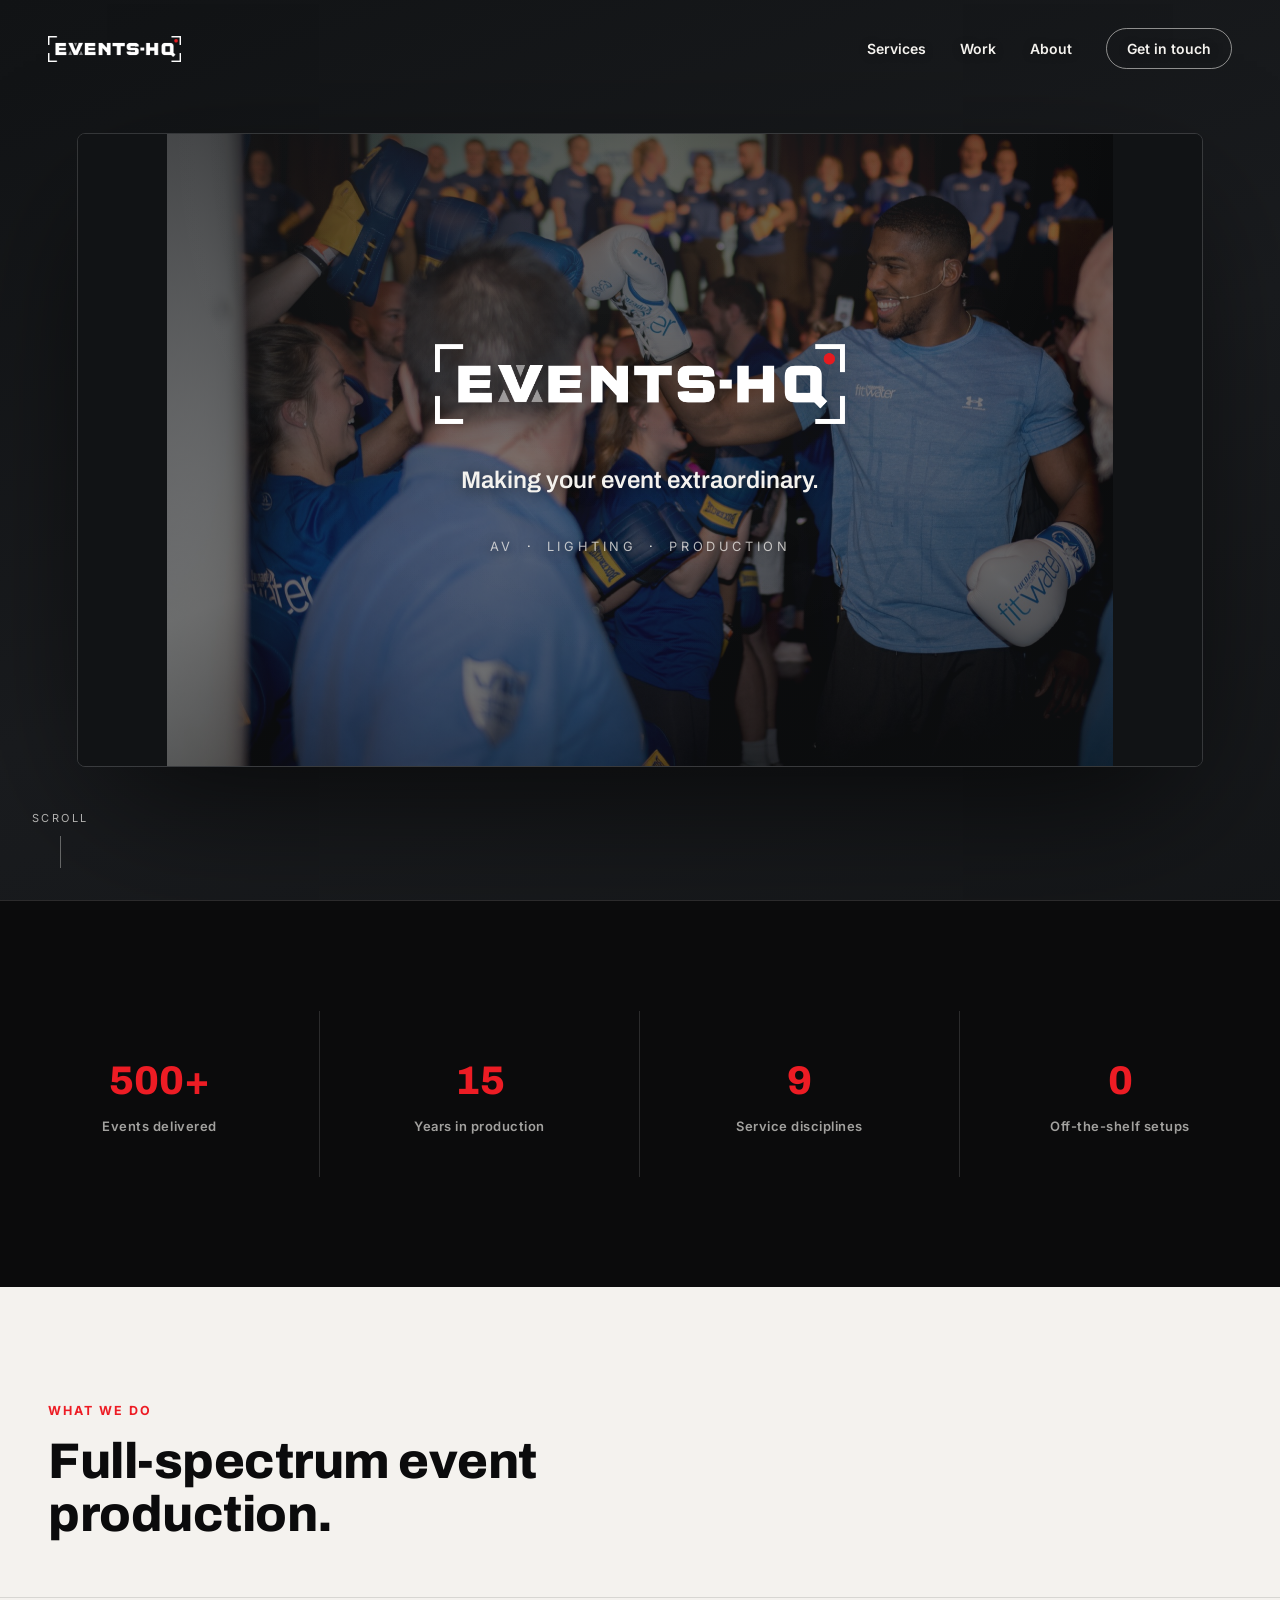
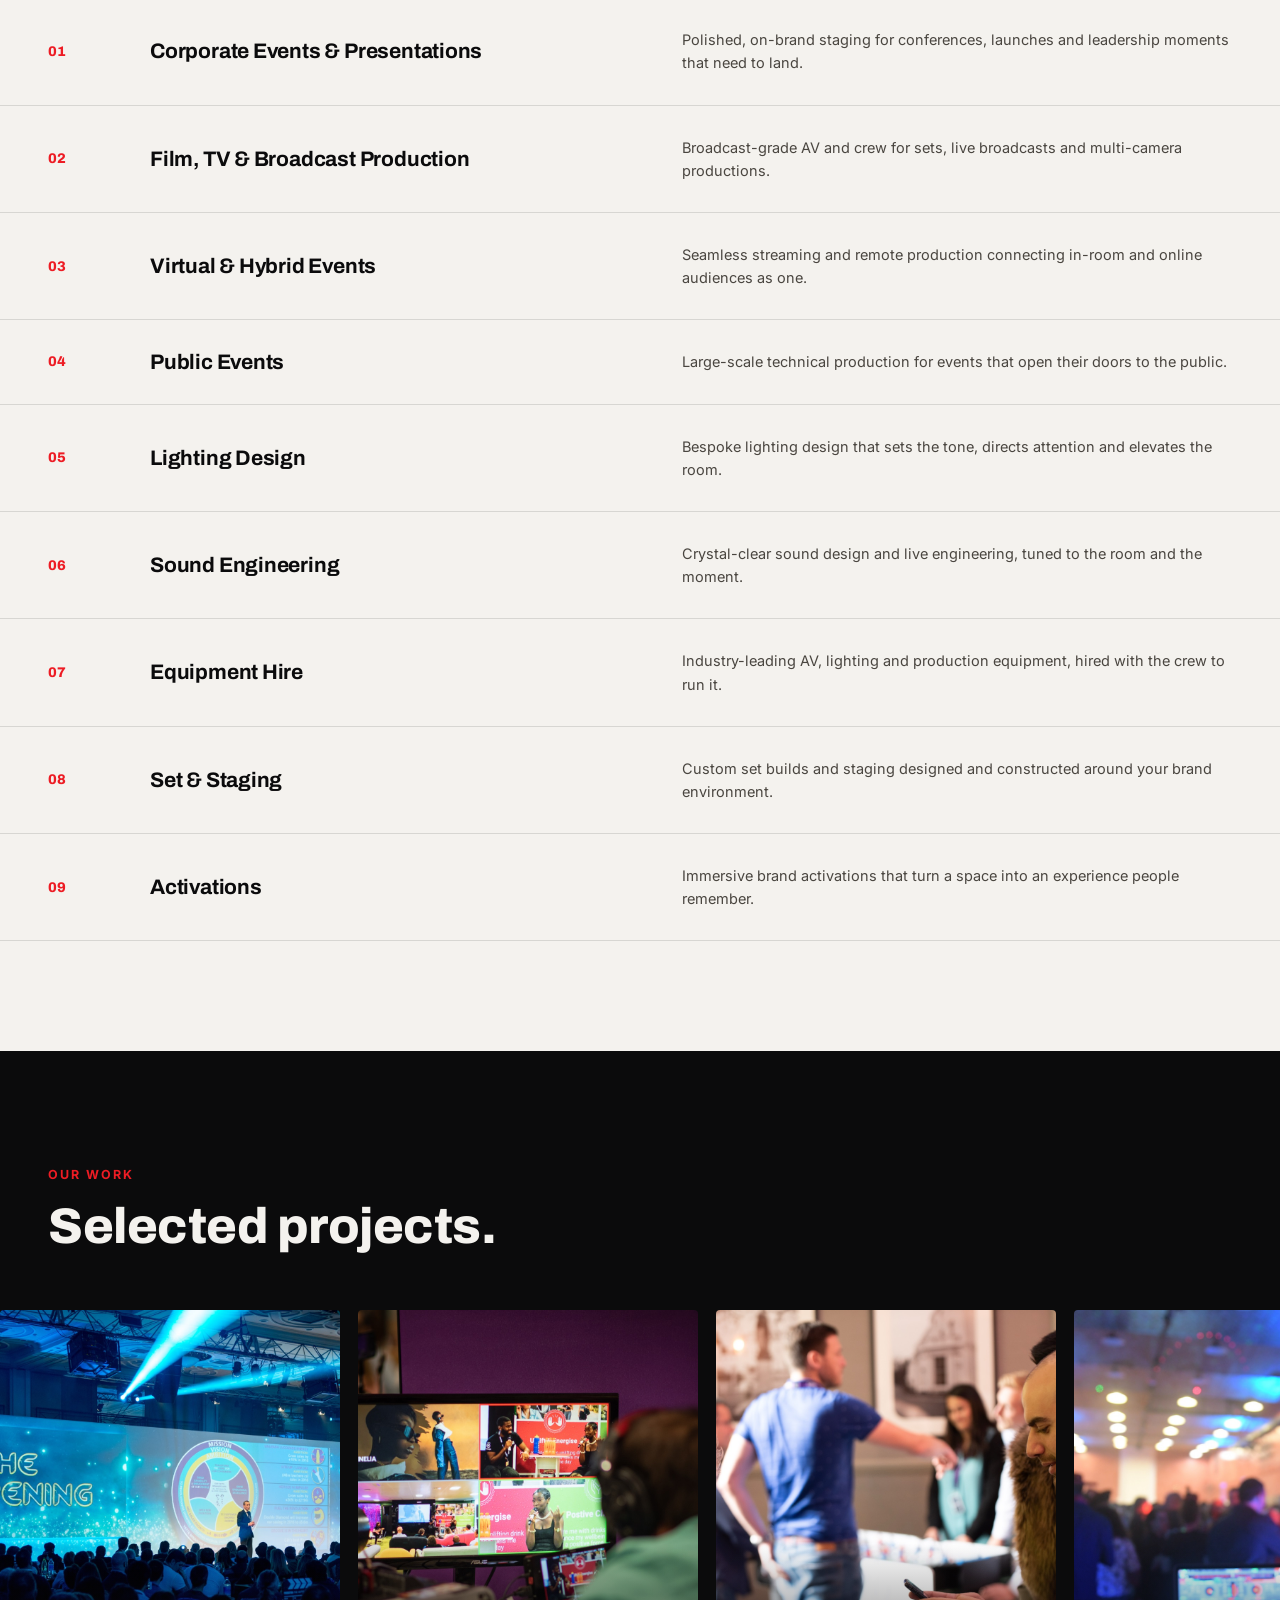
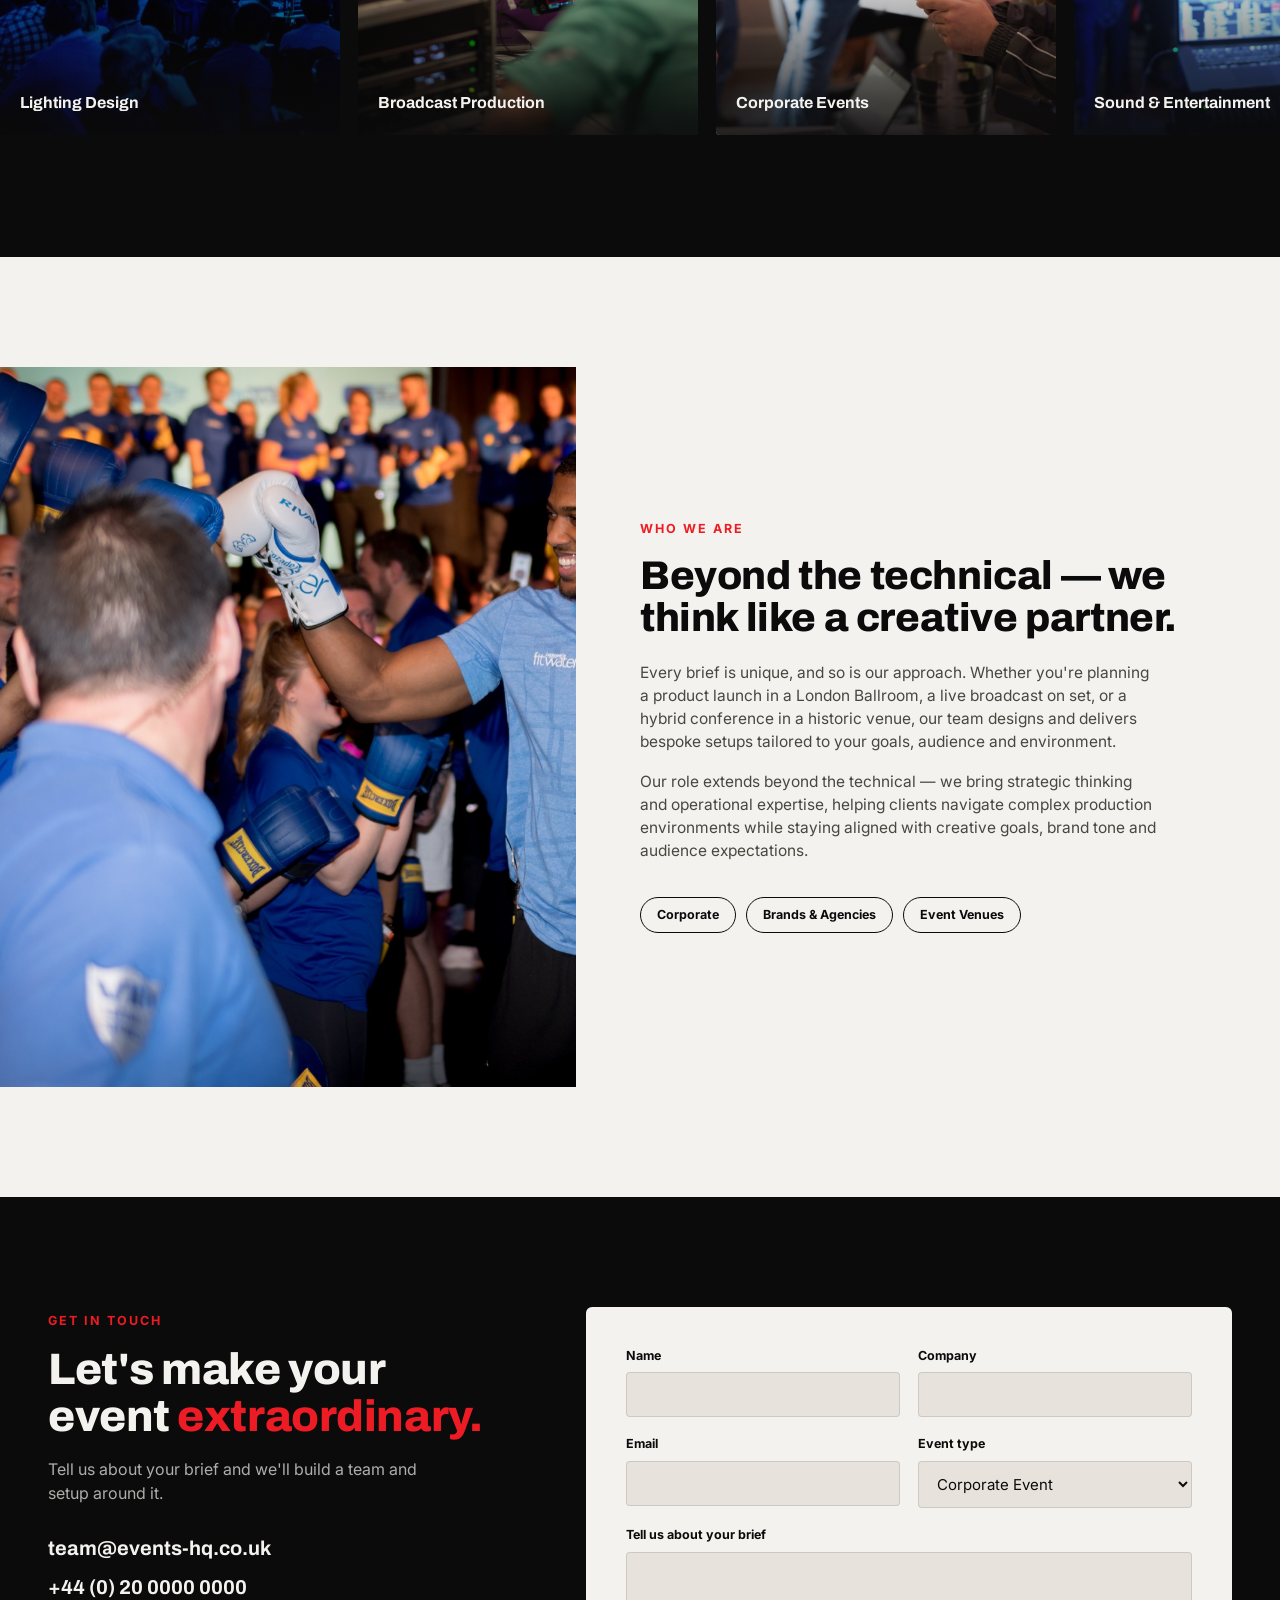
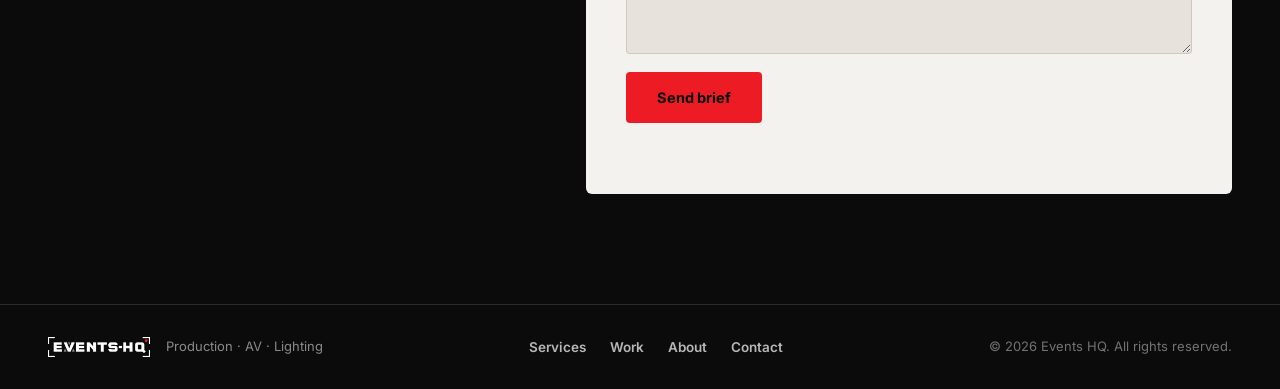
==== Events HQ/index.html @ 3a1a43cc "added Formspree contact form" ====
<!DOCTYPE html>
<html lang="en">
<head>
<meta charset="UTF-8">
<meta name="viewport" content="width=device-width, initial-scale=1.0">
<title>Events HQ — Production, AV &amp; Lighting</title>
<meta name="description" content="Events HQ delivers bespoke production, AV and lighting for corporate, broadcast and public events. Explore our services and get in touch.">
<link rel="preconnect" href="https://fonts.googleapis.com">
<link rel="preconnect" href="https://fonts.gstatic.com" crossorigin>
<link href="https://fonts.googleapis.com/css2?family=Archivo:wght@500;600;700;800;900&family=Inter:wght@400;500;600;700&display=swap" rel="stylesheet">
<link rel="stylesheet" href="styles.css">
</head>
<body>

<header class="site-header" id="siteHeader">
  <a href="#top" class="brand">
    <img src="assets/logos/logo-white.png" alt="Events HQ" class="brand-logo">
  </a>
  <nav class="main-nav" id="mainNav">
    <a href="#services">Services</a>
    <a href="#work">Work</a>
    <a href="#about">About</a>
    <a href="#contact" class="nav-cta">Get in touch</a>
  </nav>
  <button class="nav-toggle" id="navToggle" aria-label="Toggle menu">
    <span></span><span></span>
  </button>
</header>

<div class="mobile-nav" id="mobileNav">
  <a href="#services">Services</a>
  <a href="#work">Work</a>
  <a href="#about">About</a>
  <a href="#contact">Get in touch</a>
</div>

<main id="top">

  <!-- HERO : 16:9 screen -->
  <section class="hero" id="hero">
    <a href="#services" class="scroll-cue" aria-label="Scroll to services">
      <span>Scroll</span>
      <span class="scroll-cue__line"></span>
    </a>
    <div class="screen">
      <div class="screen__bg">
        <img src="assets/images/about.jpg" alt="" role="presentation">
      </div>
      <img src="assets/logos/logo-white.png" alt="Events HQ" class="screen__logo">
      <p class="screen__tagline">Making your event extraordinary.</p>
      <p class="screen__services">AV <span>&middot;</span> Lighting <span>&middot;</span> Production</p>
    </div>
  </section>

  <!-- STATS STRIP -->
  <section class="stats">
    <div class="stat"><strong>500+</strong><span>Events delivered</span></div>
    <div class="stat"><strong>15</strong><span>Years in production</span></div>
    <div class="stat"><strong>9</strong><span>Service disciplines</span></div>
    <div class="stat"><strong>0</strong><span>Off-the-shelf setups</span></div>
  </section>

  <!-- SERVICES -->
  <section class="services" id="services">
    <div class="section-head">
      <span class="tag-label">What we do</span>
      <h2>Full-spectrum event<br>production.</h2>
    </div>

    <div class="services-list">
      <div class="service-row">
        <span class="service-index">01</span>
        <h3>Corporate Events &amp; Presentations</h3>
        <p>Polished, on-brand staging for conferences, launches and leadership moments that need to land.</p>
      </div>
      <div class="service-row">
        <span class="service-index">02</span>
        <h3>Film, TV &amp; Broadcast Production</h3>
        <p>Broadcast-grade AV and crew for sets, live broadcasts and multi-camera productions.</p>
      </div>
      <div class="service-row">
        <span class="service-index">03</span>
        <h3>Virtual &amp; Hybrid Events</h3>
        <p>Seamless streaming and remote production connecting in-room and online audiences as one.</p>
      </div>
      <div class="service-row">
        <span class="service-index">04</span>
        <h3>Public Events</h3>
        <p>Large-scale technical production for events that open their doors to the public.</p>
      </div>
      <div class="service-row">
        <span class="service-index">05</span>
        <h3>Lighting Design</h3>
        <p>Bespoke lighting design that sets the tone, directs attention and elevates the room.</p>
      </div>
      <div class="service-row">
        <span class="service-index">06</span>
        <h3>Sound Engineering</h3>
        <p>Crystal-clear sound design and live engineering, tuned to the room and the moment.</p>
      </div>
      <div class="service-row">
        <span class="service-index">07</span>
        <h3>Equipment Hire</h3>
        <p>Industry-leading AV, lighting and production equipment, hired with the crew to run it.</p>
      </div>
      <div class="service-row">
        <span class="service-index">08</span>
        <h3>Set &amp; Staging</h3>
        <p>Custom set builds and staging designed and constructed around your brand environment.</p>
      </div>
      <div class="service-row">
        <span class="service-index">09</span>
        <h3>Activations</h3>
        <p>Immersive brand activations that turn a space into an experience people remember.</p>
      </div>
    </div>
  </section>

  <!-- WORK -->
  <section class="work" id="work">
    <div class="section-head">
      <span class="tag-label">Our work</span>
      <h2>Selected projects.</h2>
    </div>
    <div class="work-strip">
      <figure class="work-item">
        <img src="assets/images/lighting.jpg" alt="Stage and lighting design for a corporate conference" loading="lazy">
        <figcaption><span>Lighting Design</span></figcaption>
      </figure>
      <figure class="work-item">
        <img src="assets/images/broadcast.jpg" alt="Live broadcast production control desk" loading="lazy">
        <figcaption><span>Broadcast Production</span></figcaption>
      </figure>
      <figure class="work-item">
        <img src="assets/images/corporate.jpg" alt="Corporate networking reception event" loading="lazy">
        <figcaption><span>Corporate Events</span></figcaption>
      </figure>
      <figure class="work-item">
        <img src="assets/images/entertainment.jpg" alt="Live event sound and entertainment lighting" loading="lazy">
        <figcaption><span>Sound &amp; Entertainment</span></figcaption>
      </figure>
      <figure class="work-item">
        <img src="assets/images/public-event.jpg" alt="Public outdoor brand activation" loading="lazy">
        <figcaption><span>Public Events</span></figcaption>
      </figure>
      <figure class="work-item">
        <img src="assets/images/staging.jpg" alt="Custom staging and screen build for a conference" loading="lazy">
        <figcaption><span>Set &amp; Staging</span></figcaption>
      </figure>
      <figure class="work-item">
        <img src="assets/images/gala.jpg" alt="Awards and gala dinner production" loading="lazy">
        <figcaption><span>Awards &amp; Gala</span></figcaption>
      </figure>
      <figure class="work-item">
        <img src="assets/images/activation.jpg" alt="Brand activation with live audience" loading="lazy">
        <figcaption><span>Activations</span></figcaption>
      </figure>
    </div>
  </section>

  <!-- ABOUT -->
  <section class="about" id="about">
    <div class="about-media">
      <img src="assets/images/about.jpg" alt="Events HQ crew on site preparing a production" loading="lazy">
    </div>
    <div class="about-copy">
      <span class="tag-label">Who we are</span>
      <h2>Beyond the technical — we think like a creative partner.</h2>
      <p>Every brief is unique, and so is our approach. Whether you're planning a product launch in a London Ballroom, a live broadcast on set, or a hybrid conference in a historic venue, our team designs and delivers bespoke setups tailored to your goals, audience and environment.</p>
      <p>Our role extends beyond the technical — we bring strategic thinking and operational expertise, helping clients navigate complex production environments while staying aligned with creative goals, brand tone and audience expectations.</p>
      <ul class="about-tags">
        <li>Corporate</li>
        <li>Brands &amp; Agencies</li>
        <li>Event Venues</li>
      </ul>
    </div>
  </section>

  <!-- CONTACT -->
  <section class="contact" id="contact">
    <div class="contact-intro">
      <span class="tag-label tag-label--light">Get in touch</span>
      <h2>Let's make your<br>event <span>extraordinary.</span></h2>
      <p>Tell us about your brief and we'll build a team and setup around it.</p>
      <div class="contact-details">
        <a href="mailto:team@events-hq.co.uk">team@events-hq.co.uk</a>
        <a href="tel:+442000000000">+44 (0) 20 0000 0000</a>
      </div>
    </div>
    <form class="contact-form" id="contactForm">
      <div class="form-row">
        <label>
          <span>Name</span>
          <input type="text" name="name" required>
        </label>
        <label>
          <span>Company</span>
          <input type="text" name="company">
        </label>
      </div>
      <div class="form-row">
        <label>
          <span>Email</span>
          <input type="email" name="email" required>
        </label>
        <label>
          <span>Event type</span>
          <select name="eventType">
            <option>Corporate Event</option>
            <option>Broadcast / Film</option>
            <option>Virtual / Hybrid</option>
            <option>Public Event</option>
            <option>Activation</option>
            <option>Other</option>
          </select>
        </label>
      </div>
      <label class="full">
        <span>Tell us about your brief</span>
        <textarea name="message" rows="4" required></textarea>
      </label>
      <button type="submit" class="btn btn-solid">Send brief</button>
      <p class="form-note" id="formNote"></p>
    </form>
  </section>

</main>

<footer class="site-footer">
  <div class="footer-brand">
    <img src="assets/logos/logo-white.png" alt="Events HQ" class="footer-logo">
    <p>Production &middot; AV &middot; Lighting</p>
  </div>
  <div class="footer-links">
    <a href="#services">Services</a>
    <a href="#work">Work</a>
    <a href="#about">About</a>
    <a href="#contact">Contact</a>
  </div>
  <p class="footer-copy">&copy; <span id="year"></span> Events HQ. All rights reserved.</p>
</footer>

<script src="script.js"></script>
</body>
</html>
---- Events HQ/styles.css ----
/* ===== Tokens ===== */
:root{
  --ink: #0B0B0C;
  --ink-soft: #16161A;
  --paper: #F4F2EE;
  --paper-dim: #E7E3DC;
  --amber: #ED1C24;
  --amber-deep: #C0151B;
  --line: rgba(244,242,238,0.14);
  --line-dark: rgba(11,11,12,0.12);

  --font-display: 'Archivo', sans-serif;
  --font-body: 'Inter', sans-serif;

  --ease: cubic-bezier(.16,.84,.32,1);
}

*{margin:0;padding:0;box-sizing:border-box;}
html{scroll-behavior:smooth;}
body{
  font-family: var(--font-body);
  background: var(--paper);
  color: var(--ink);
  line-height: 1.5;
  overflow-x: hidden;
}
img{max-width:100%;display:block;}
a{color:inherit;text-decoration:none;}
ul{list-style:none;}
h1,h2,h3{
  font-family: var(--font-display);
  font-weight: 800;
  letter-spacing: -0.01em;
  line-height: 1.05;
}

.tag-label{
  display:inline-block; font-size: 12.5px; font-weight: 700; letter-spacing: 0.16em;
  text-transform: uppercase; color: var(--amber); margin-bottom: 16px;
}
.tag-label--light{ color: var(--amber); }

/* ===== Header ===== */
.site-header{
  position: fixed; top:0; left:0; right:0; z-index: 500;
  display:flex; align-items:center; justify-content:space-between;
  padding: 28px 48px;
}
.brand-logo{ height: 26px; width:auto; }
.main-nav{ display:flex; align-items:center; gap: 34px; }
.main-nav a{
  color: var(--paper); font-size: 14px; font-weight: 600;
  text-shadow: 0 1px 8px rgba(0,0,0,0.35);
}
.main-nav a:hover{ color: var(--amber); }
.nav-cta{
  border: 1.5px solid rgba(244,242,238,0.55); padding: 9px 20px; border-radius: 999px;
  transition: border-color .25s ease, background .25s ease, color .25s ease;
}
.nav-cta:hover{ border-color: var(--amber); background: var(--amber); color: var(--ink); }

.nav-toggle{
  display:none; flex-direction:column; gap:5px; background:none; border:none; cursor:pointer; padding:6px; z-index: 700;
}
.nav-toggle span{ width:22px; height:2px; background: var(--paper); display:block; }

@media (max-width: 760px){
  .site-header{ padding: 20px 24px; }
  .main-nav{ display:none; }
  .nav-toggle{ display:flex; }
}

.mobile-nav{
  position: fixed; inset:0; background: var(--ink); z-index: 600;
  display:flex; flex-direction:column; align-items:center; justify-content:center; gap: 30px;
  transform: translateY(-100%); transition: transform .5s var(--ease);
}
.mobile-nav.open{ transform: translateY(0); }
.mobile-nav a{ color: var(--paper); font-family: var(--font-display); font-size: 30px; font-weight: 700; }
.mobile-nav a:hover{ color: var(--amber); }

/* ===== Buttons ===== */
.btn{
  display:inline-flex; align-items:center; gap:10px;
  font-family: var(--font-body); font-weight:700; font-size:14.5px;
  padding: 16px 30px; border-radius: 4px; border: 1.5px solid transparent;
  transition: transform .3s var(--ease), background .3s ease, color .3s ease, border-color .3s ease;
}
.btn-solid{ background: var(--amber); color: var(--ink); }
.btn-solid:hover{ background: var(--amber-deep); color: var(--paper); transform: translateY(-2px); }
.btn-line{ color: var(--paper); border-color: rgba(244,242,238,0.45); }
.btn-line:hover{ border-color: var(--amber); color: var(--amber); transform: translateY(-2px); }

/* ===== Hero — 16:9 screen ===== */
.hero{
  position: relative;
  min-height: 100vh;
  display:flex; align-items:center; justify-content:center;
  padding: 6vw;
  overflow:hidden;
  background: linear-gradient(160deg, #111315 0%, #1a1c1f 55%, #111315 130%);
}

.scroll-cue{
  position:absolute; left:32px; bottom:32px; z-index:5;
  display:flex; flex-direction:column; align-items:center; gap:10px;
  color: rgba(244,242,238,0.7); font-size:11px; letter-spacing:0.22em; text-transform:uppercase;
  transition: color .3s ease;
}
.scroll-cue__line{ width:1px; height:32px; background:currentColor; opacity:.5; transition: height .3s ease, opacity .3s ease; }
.scroll-cue:hover{ color: var(--paper); }
.scroll-cue:hover .scroll-cue__line{ height:44px; opacity:.9; }

.screen{
  position:relative; z-index:1;
  width:min(88vw,1400px); aspect-ratio:16/9;
  display:flex; flex-direction:column; align-items:center; justify-content:center;
  gap: clamp(1.2rem,3vw,2.4rem);
  text-align:center; padding:5vw; border-radius:8px;
  border:1px solid rgba(255,255,255,0.14);
  box-shadow: 0 50px 140px -30px rgba(0,0,0,0.75), inset 0 0 0 1px rgba(255,255,255,0.04);
  overflow:hidden;
}
.screen__bg{ position:absolute; inset:0; z-index:0; background:#111315; }
.screen__bg img{ width:100%; height:100%; object-fit:contain; }
.screen__bg::after{
  content:''; position:absolute; inset:0;
  background:
    radial-gradient(ellipse at 50% 0%, rgba(255,255,255,0.06) 0%, transparent 60%),
    linear-gradient(160deg, rgba(17,19,21,0.78) 0%, rgba(17,19,21,0.55) 50%, rgba(17,19,21,0.78) 130%);
}
.screen__logo{
  position:relative; z-index:1; width:clamp(220px,32vw,480px); height:auto;
  filter: drop-shadow(0 4px 24px rgba(0,0,0,0.55));
}
.screen__tagline{
  position:relative; z-index:1;
  font-family: var(--font-display); font-weight:600;
  font-size: clamp(1.05rem,2.1vw,1.5rem); color: var(--paper);
  text-shadow: 0 2px 16px rgba(0,0,0,0.5);
}
.screen__services{
  position:relative; z-index:1;
  font-size: clamp(0.7rem,1vw,0.85rem); letter-spacing:0.28em; text-transform:uppercase;
  color: rgba(244,242,238,0.75); text-shadow: 0 2px 12px rgba(0,0,0,0.5);
}
.screen__services span{ color: var(--paper); margin:0 0.4em; }

@media (max-width: 760px){
  .scroll-cue{ left:18px; bottom:18px; font-size:10px; }
  .screen{ aspect-ratio:auto; min-height:70vh; padding:12vw 8vw; }
}

/* ===== Stats strip ===== */
.stats{
  display:grid; grid-template-columns: repeat(4,1fr);
  background: var(--ink); border-top: 1px solid var(--line);
}
.stat{
  padding: 40px 24px; text-align:center; border-right: 1px solid var(--line);
  display:flex; flex-direction:column; gap:6px;
}
.stat:last-child{ border-right:none; }
.stat strong{ font-family: var(--font-display); font-size: clamp(28px,3.4vw,40px); color: var(--amber); font-weight:800; }
.stat span{ color: rgba(244,242,238,0.65); font-size: 13px; font-weight:600; letter-spacing:0.04em; }
@media (max-width: 700px){
  .stats{ grid-template-columns: repeat(2,1fr); }
  .stat{ padding: 28px 16px; }
  .stat:nth-child(2){ border-right:none; }
}

/* ===== Section heads ===== */
.section-head{ max-width: 680px; padding: 0 48px; margin-bottom: 56px; }
.section-head h2{ font-size: clamp(30px, 4.2vw, 50px); }
@media (max-width: 700px){ .section-head{ padding: 0 24px; } }

section{ padding: 110px 0; }
@media (max-width: 700px){ section{ padding: 80px 0; } }

/* ===== Services ===== */
.services{ background: var(--paper); }
.services-list{ border-top: 1px solid var(--line-dark); }
.service-row{
  display:grid; grid-template-columns: 70px 1fr 1.1fr; align-items:center; gap: 32px;
  padding: 30px 48px; border-bottom: 1px solid var(--line-dark);
  transition: background .35s ease;
}
.service-row:hover{ background: var(--paper-dim); }
.service-index{
  font-family: var(--font-display); font-weight:800; font-size:14px; color: var(--amber);
}
.service-row h3{ font-size: 21px; font-weight:700; }
.service-row p{ color: #4A4640; font-size: 14.5px; line-height:1.6; }
@media (max-width: 760px){
  .service-row{ grid-template-columns: 1fr; gap:10px; padding: 26px 24px; }
  .service-index{ font-size:13px; }
}

/* ===== Work ===== */
.work{ background: var(--ink); color: var(--paper); }
.work .section-head h2{ color: var(--paper); }
.work-strip{
  display:flex; gap: 18px; overflow-x: auto; padding: 0 48px 12px;
  scroll-snap-type: x proximity;
}
.work-strip::-webkit-scrollbar{ height: 6px; }
.work-strip::-webkit-scrollbar-thumb{ background: rgba(244,242,238,0.25); border-radius:3px; }
.work-item{
  position:relative; flex: 0 0 340px; aspect-ratio: 4/5; overflow:hidden; border-radius:4px;
  scroll-snap-align: start;
}
@media (max-width: 700px){ .work-item{ flex-basis: 260px; } }
.work-item img{
  width:100%; height:100%; object-fit:cover; transition: transform .6s var(--ease);
}
.work-item:hover img{ transform: scale(1.06); }
.work-item figcaption{
  position:absolute; inset:0; display:flex; align-items:flex-end; padding: 20px;
  background: linear-gradient(180deg, transparent 55%, rgba(11,11,12,0.88) 100%);
}
.work-item figcaption span{ font-family: var(--font-display); font-weight:700; font-size:16px; color: var(--paper); }

/* ===== About ===== */
.about{
  background: var(--paper); display:grid; grid-template-columns: 0.9fr 1.1fr; gap: 0;
}
.about-media{ aspect-ratio: 4/5; overflow:hidden; }
.about-media img{ width:100%; height:100%; object-fit:cover; }
.about-copy{ padding: 70px 64px; display:flex; flex-direction:column; justify-content:center; }
.about-copy h2{ font-size: clamp(26px,3.6vw,40px); margin-bottom: 22px; }
.about-copy p{ color:#4A4640; font-size:15.5px; margin-bottom:16px; max-width: 520px; }
.about-tags{ display:flex; gap:10px; flex-wrap:wrap; margin-top:18px; }
.about-tags li{
  border: 1.5px solid var(--ink); padding: 8px 16px; border-radius:999px; font-size:12.5px; font-weight:700;
}
@media (max-width: 900px){
  .about{ grid-template-columns: 1fr; }
  .about-media{ aspect-ratio: 16/9; }
  .about-copy{ padding: 48px 24px; }
}

/* ===== Contact ===== */
.contact{
  background: var(--ink); color: var(--paper);
  display:grid; grid-template-columns: 0.85fr 1.15fr; gap: 60px;
  padding: 110px 48px;
}
.contact-intro h2{ color: var(--paper); font-size: clamp(28px,4vw,44px); margin-bottom: 18px; }
.contact-intro h2 span{ color: var(--amber); }
.contact-intro p{ color: rgba(244,242,238,0.7); font-size:16px; margin-bottom:28px; max-width:400px; }
.contact-details{ display:flex; flex-direction:column; gap:8px; }
.contact-details a{
  font-family: var(--font-display); font-weight:700; font-size:20px; width:max-content;
  border-bottom: 1.5px solid transparent; transition: border-color .3s ease, color .3s ease;
}
.contact-details a:hover{ border-color: var(--amber); color: var(--amber); }

.contact-form{
  background: var(--paper); color: var(--ink); padding: 40px; border-radius: 6px;
  display:flex; flex-direction:column; gap: 18px;
}
.form-row{ display:grid; grid-template-columns: 1fr 1fr; gap: 18px; }
@media (max-width: 560px){ .form-row{ grid-template-columns:1fr; } }
label{ display:flex; flex-direction:column; gap:7px; font-size:12.5px; font-weight:700; }
label.full{ width:100%; }
input, select, textarea{
  font-family: var(--font-body); font-size:15px; padding: 12px 14px; border: 1.5px solid var(--line-dark);
  border-radius:4px; background: var(--paper-dim); color: var(--ink); outline:none;
  transition: border-color .25s ease;
}
input:focus, select:focus, textarea:focus{ border-color: var(--amber); }
textarea{ resize:vertical; }
.contact-form .btn{ align-self:flex-start; }
.form-note{ font-size:13px; color: var(--amber-deep); font-weight:600; min-height:1em; }

@media (max-width: 900px){
  .contact{ grid-template-columns:1fr; padding: 80px 24px; gap:40px; }
}

/* ===== Footer ===== */
.site-footer{
  background: var(--ink); color: var(--paper); border-top: 1px solid var(--line);
  display:flex; align-items:center; justify-content:space-between; flex-wrap:wrap; gap: 20px;
  padding: 32px 48px;
}
.footer-brand{ display:flex; align-items:center; gap:16px; }
.footer-logo{ height:20px; }
.footer-brand p{ color: rgba(244,242,238,0.55); font-size:13px; }
.footer-links{ display:flex; gap:24px; }
.footer-links a{ font-size:13.5px; font-weight:600; color: rgba(244,242,238,0.75); }
.footer-links a:hover{ color: var(--amber); }
.footer-copy{ color: rgba(244,242,238,0.45); font-size:13px; }
@media (max-width: 700px){
  .site-footer{ flex-direction:column; align-items:flex-start; padding: 32px 24px; }
}
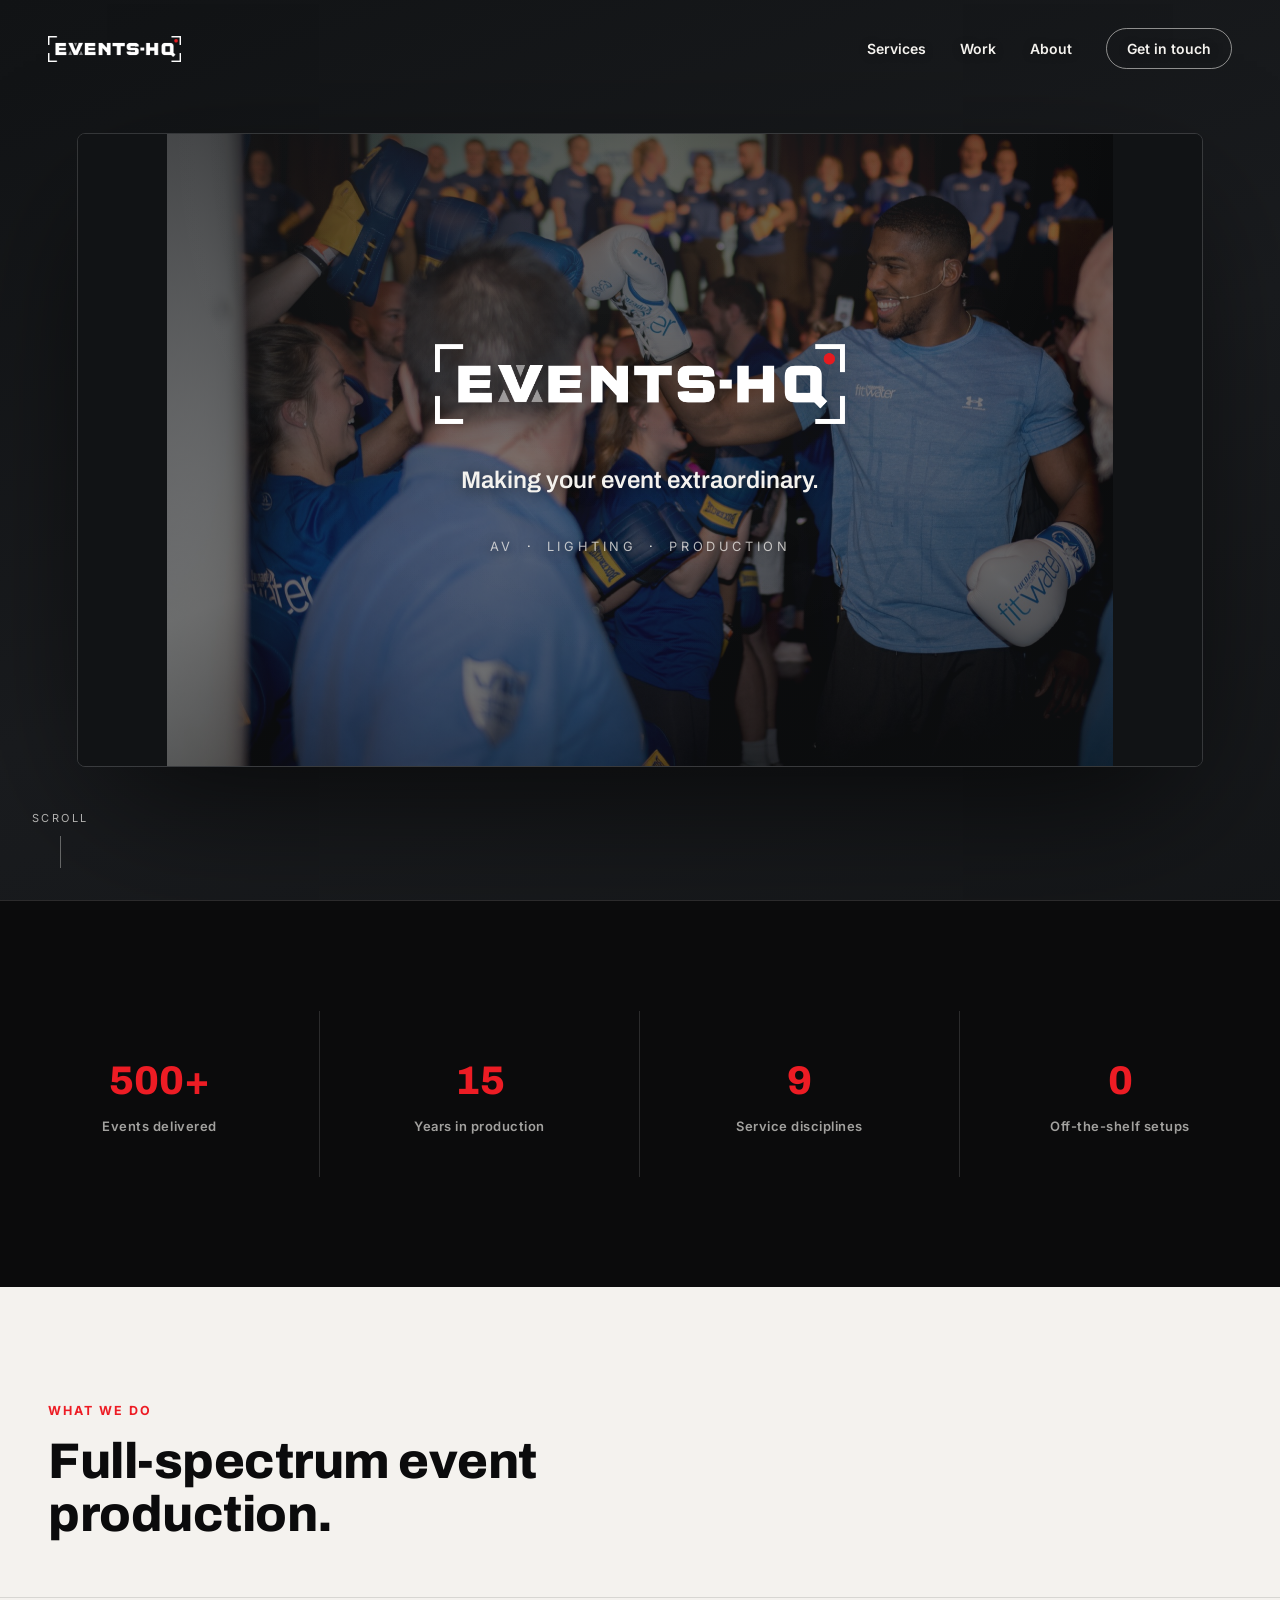
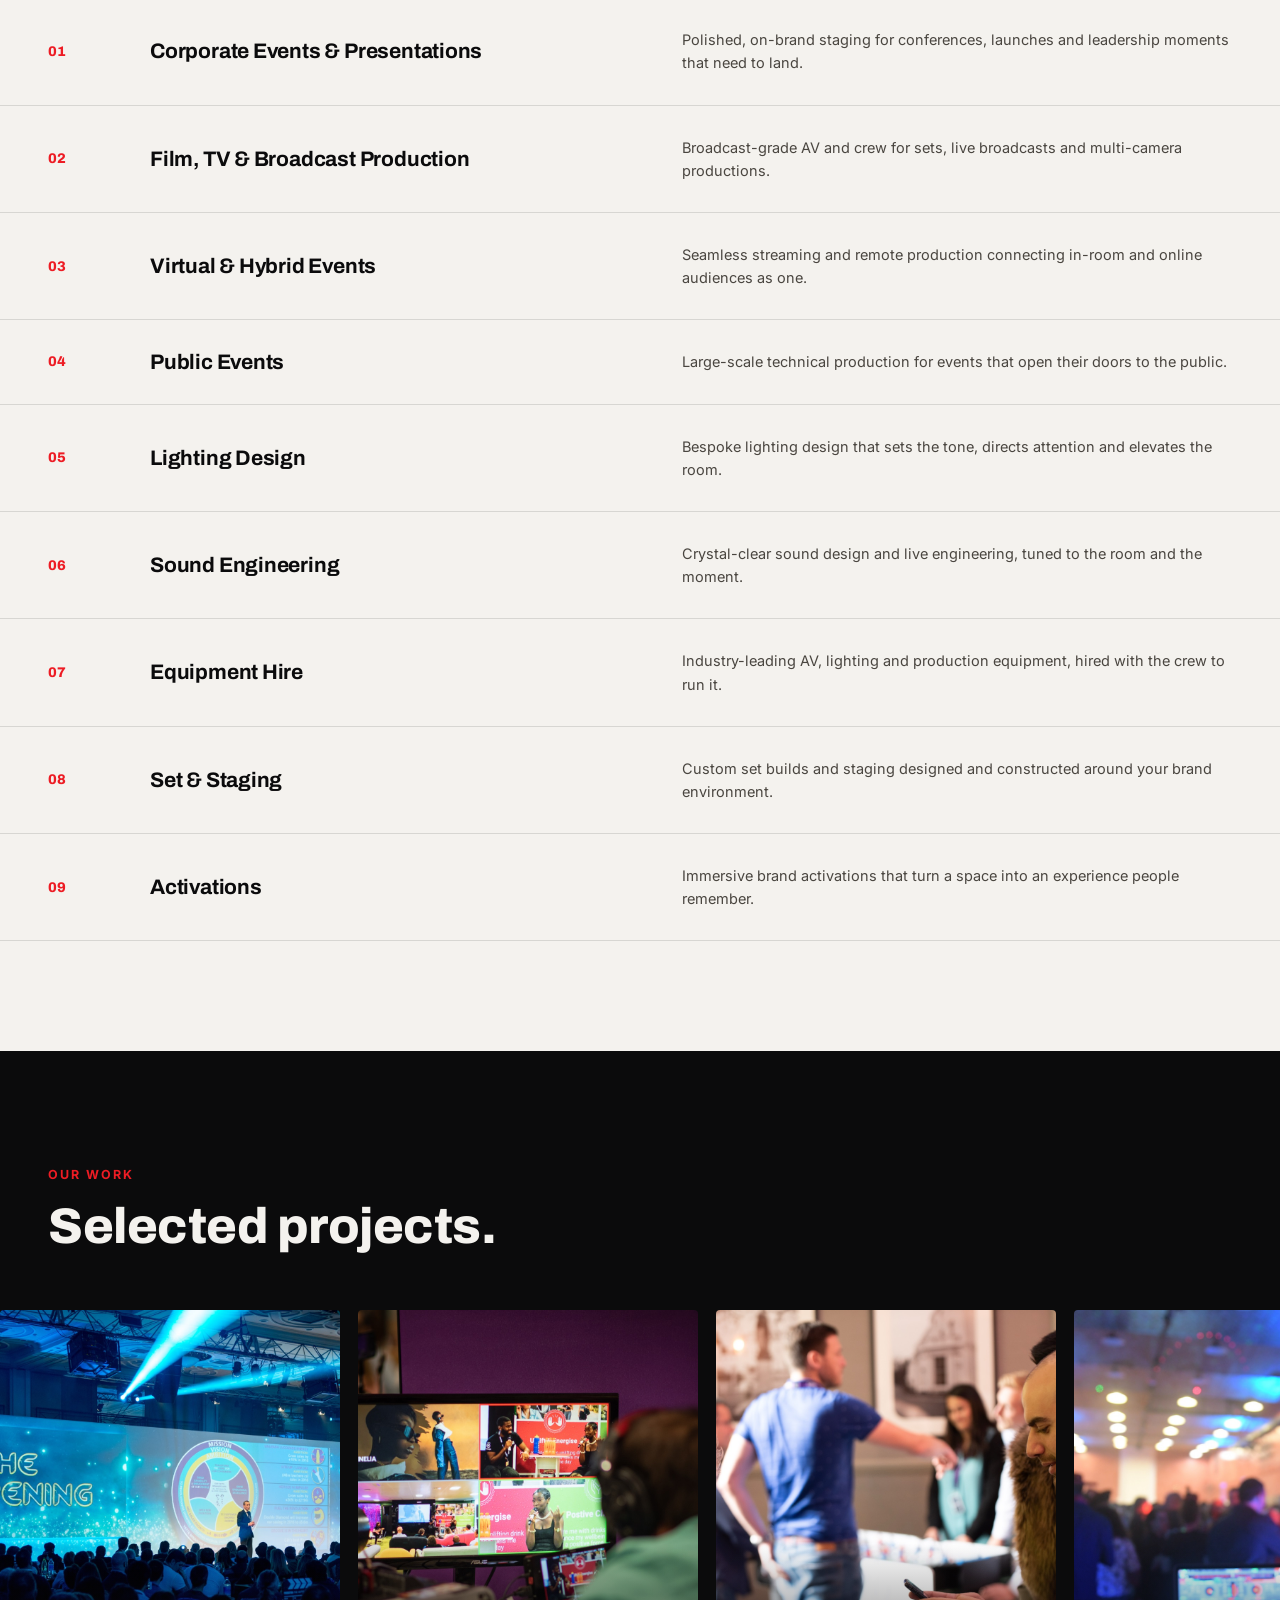
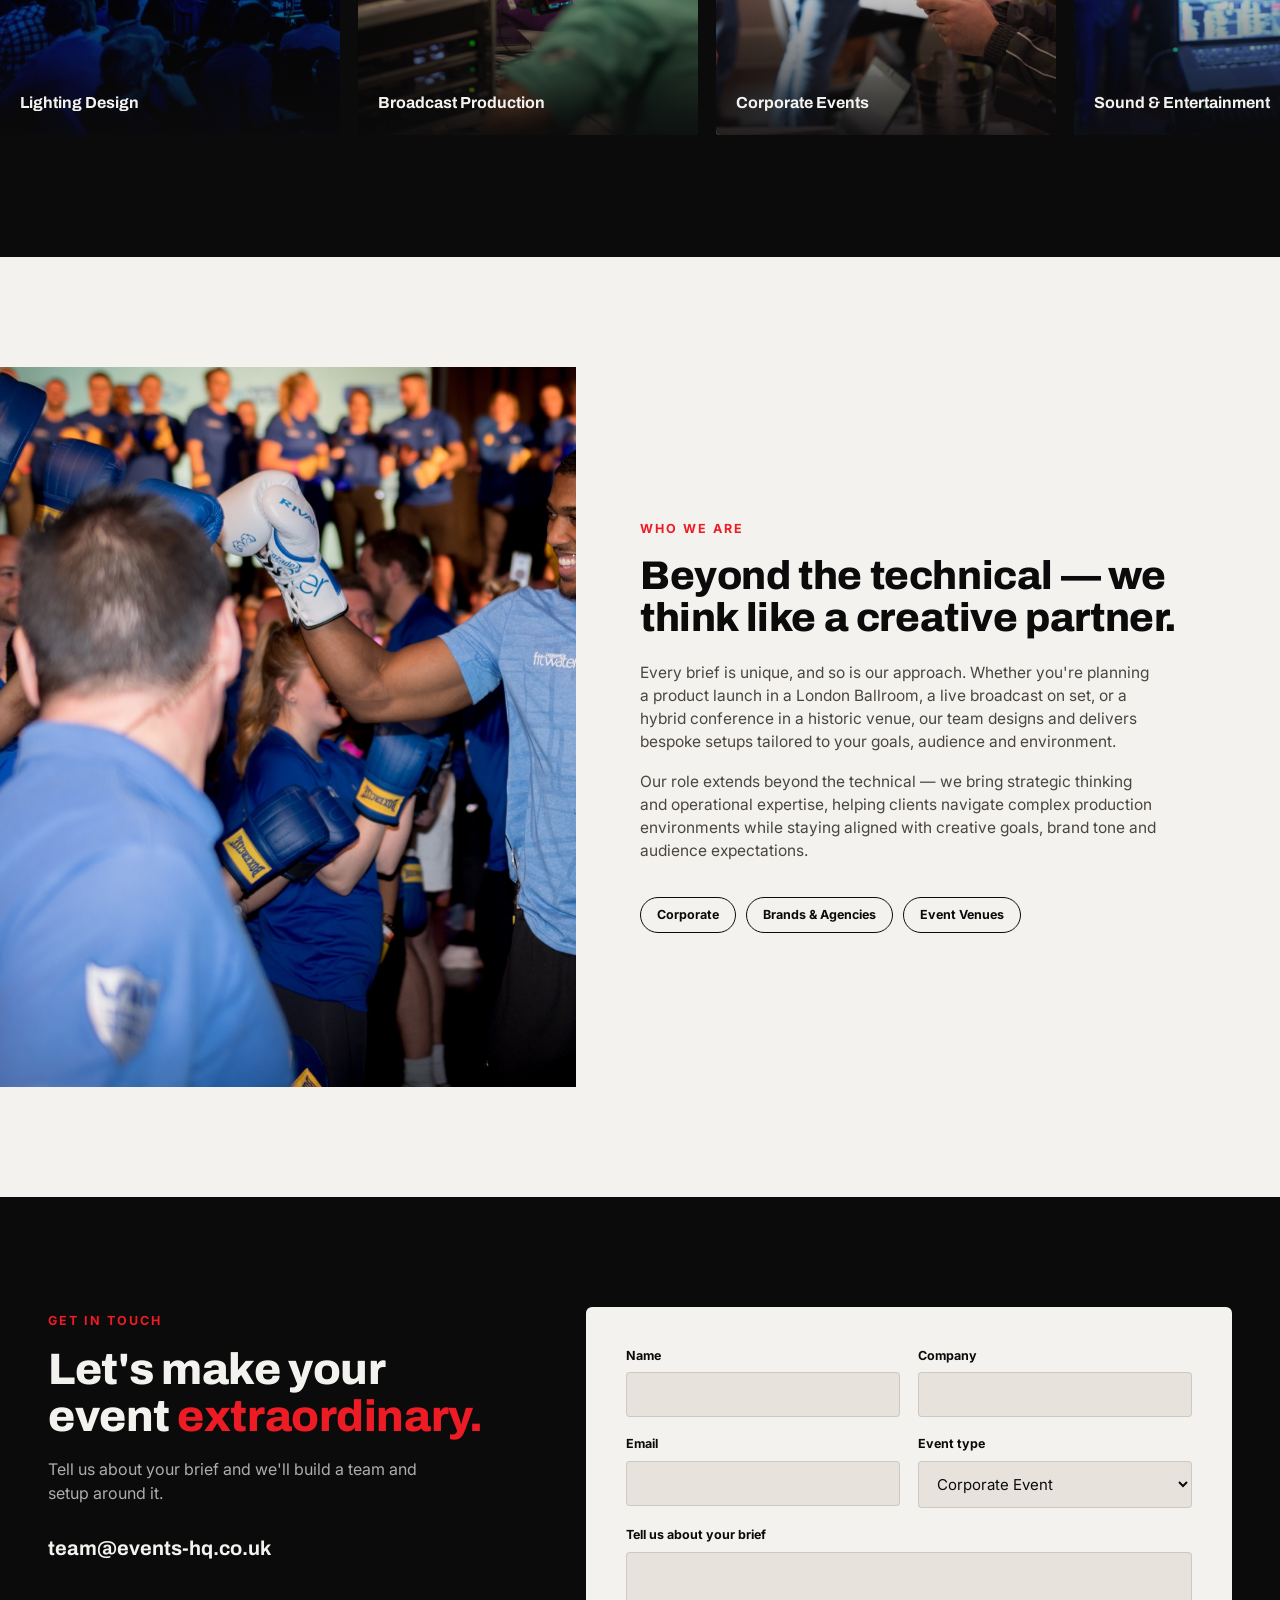
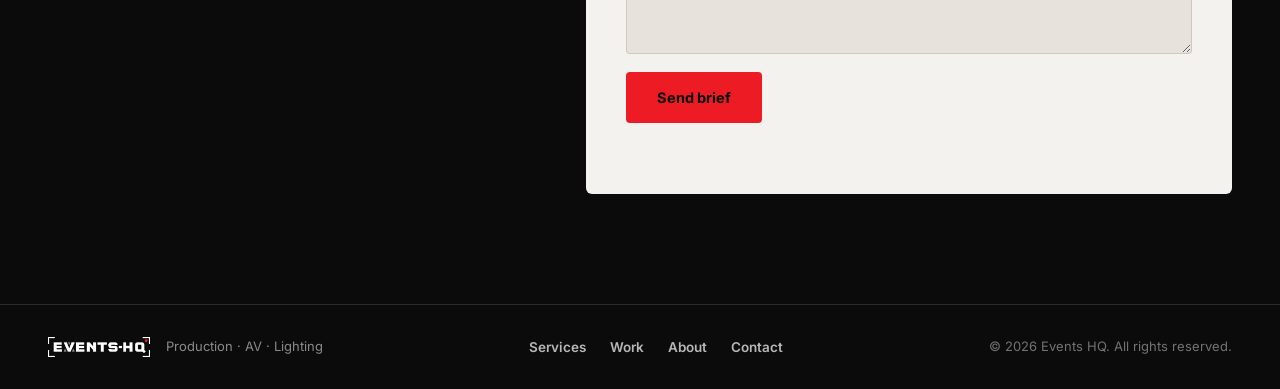
==== commit e9d4454e: "Clean up repository and deploy Events HQ website" ====
--- a/Events HQ/index.html
+++ b/Events HQ/index.html
@@ -184,10 +184,9 @@
       <p>Tell us about your brief and we'll build a team and setup around it.</p>
       <div class="contact-details">
         <a href="mailto:team@events-hq.co.uk">team@events-hq.co.uk</a>
-        <a href="tel:+442000000000">+44 (0) 20 0000 0000</a>
-      </div>
-    </div>
-    <form class="contact-form" id="contactForm">
+      </div>
+    </div>
+   <form action="https://formspree.io/f/mnjkddbv" method="POST" class="contact-form reveal-up" id="contactForm">
       <div class="form-row">
         <label>
           <span>Name</span>
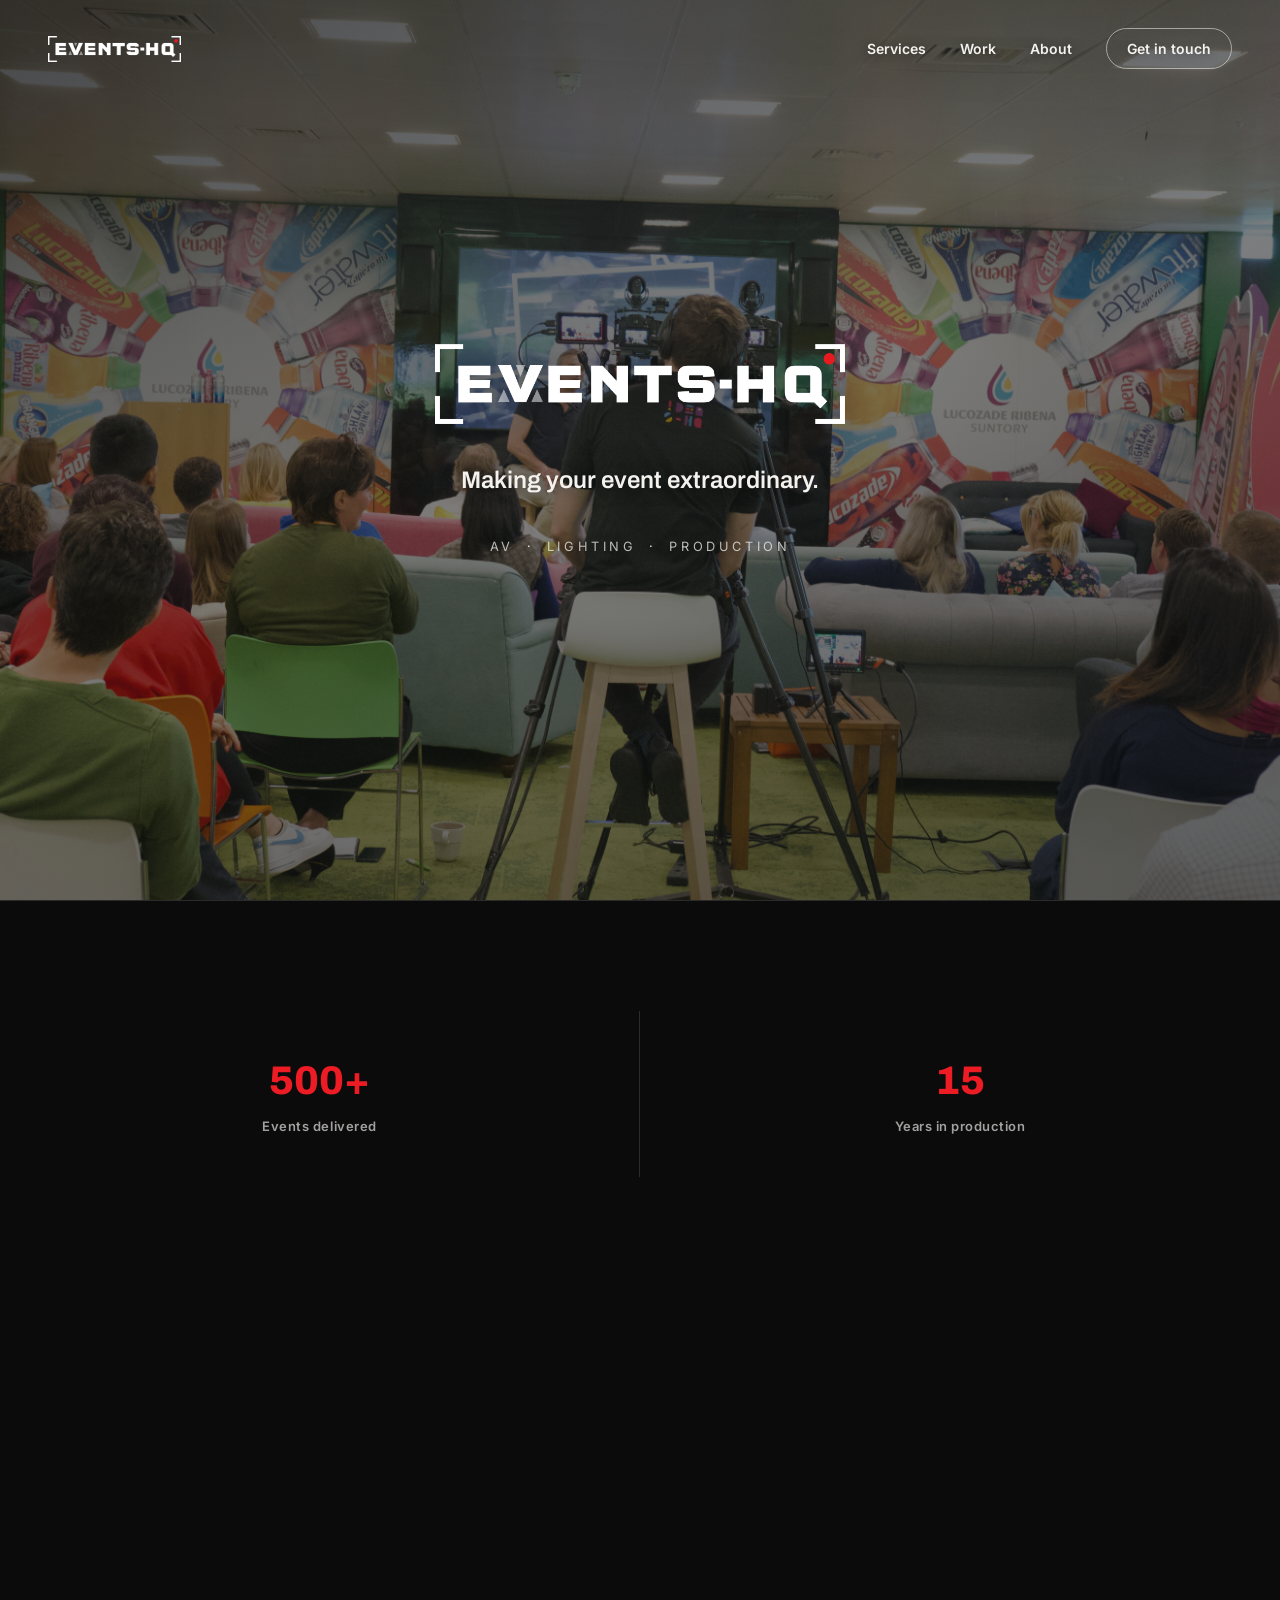
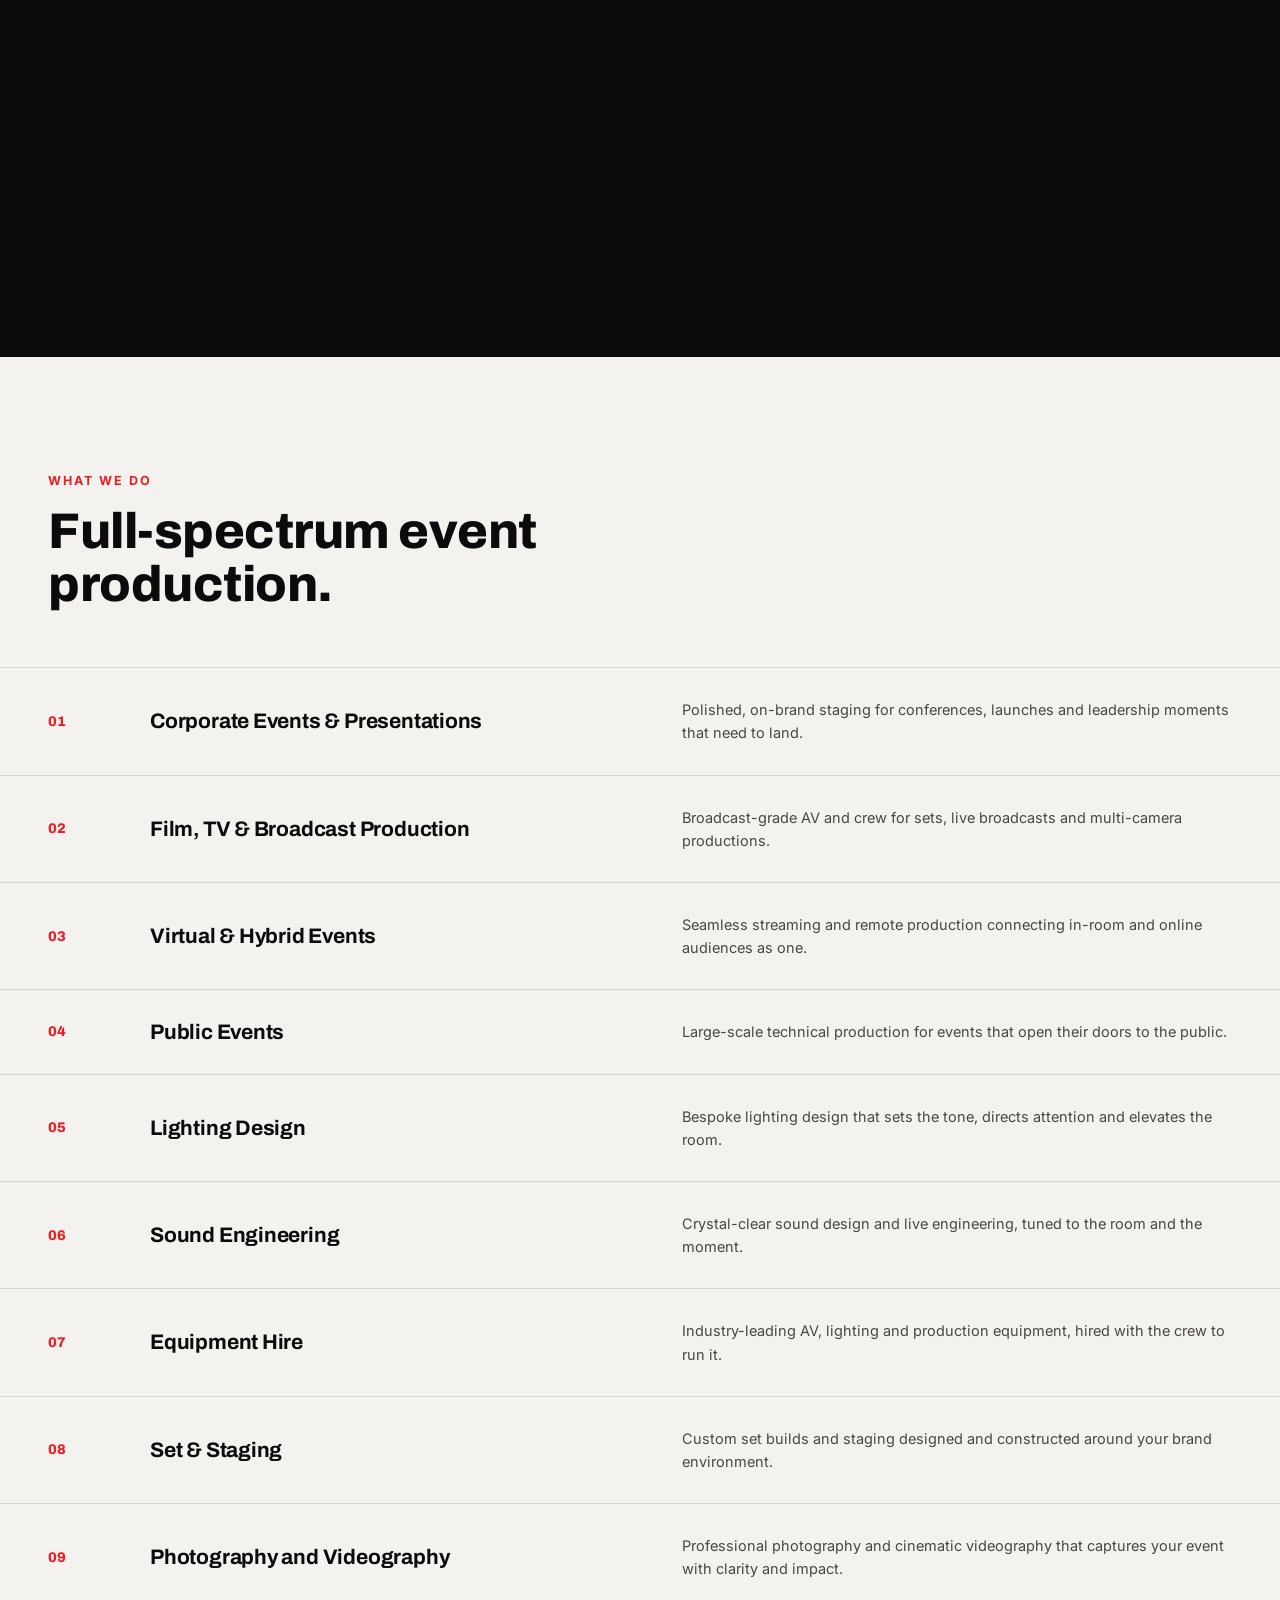
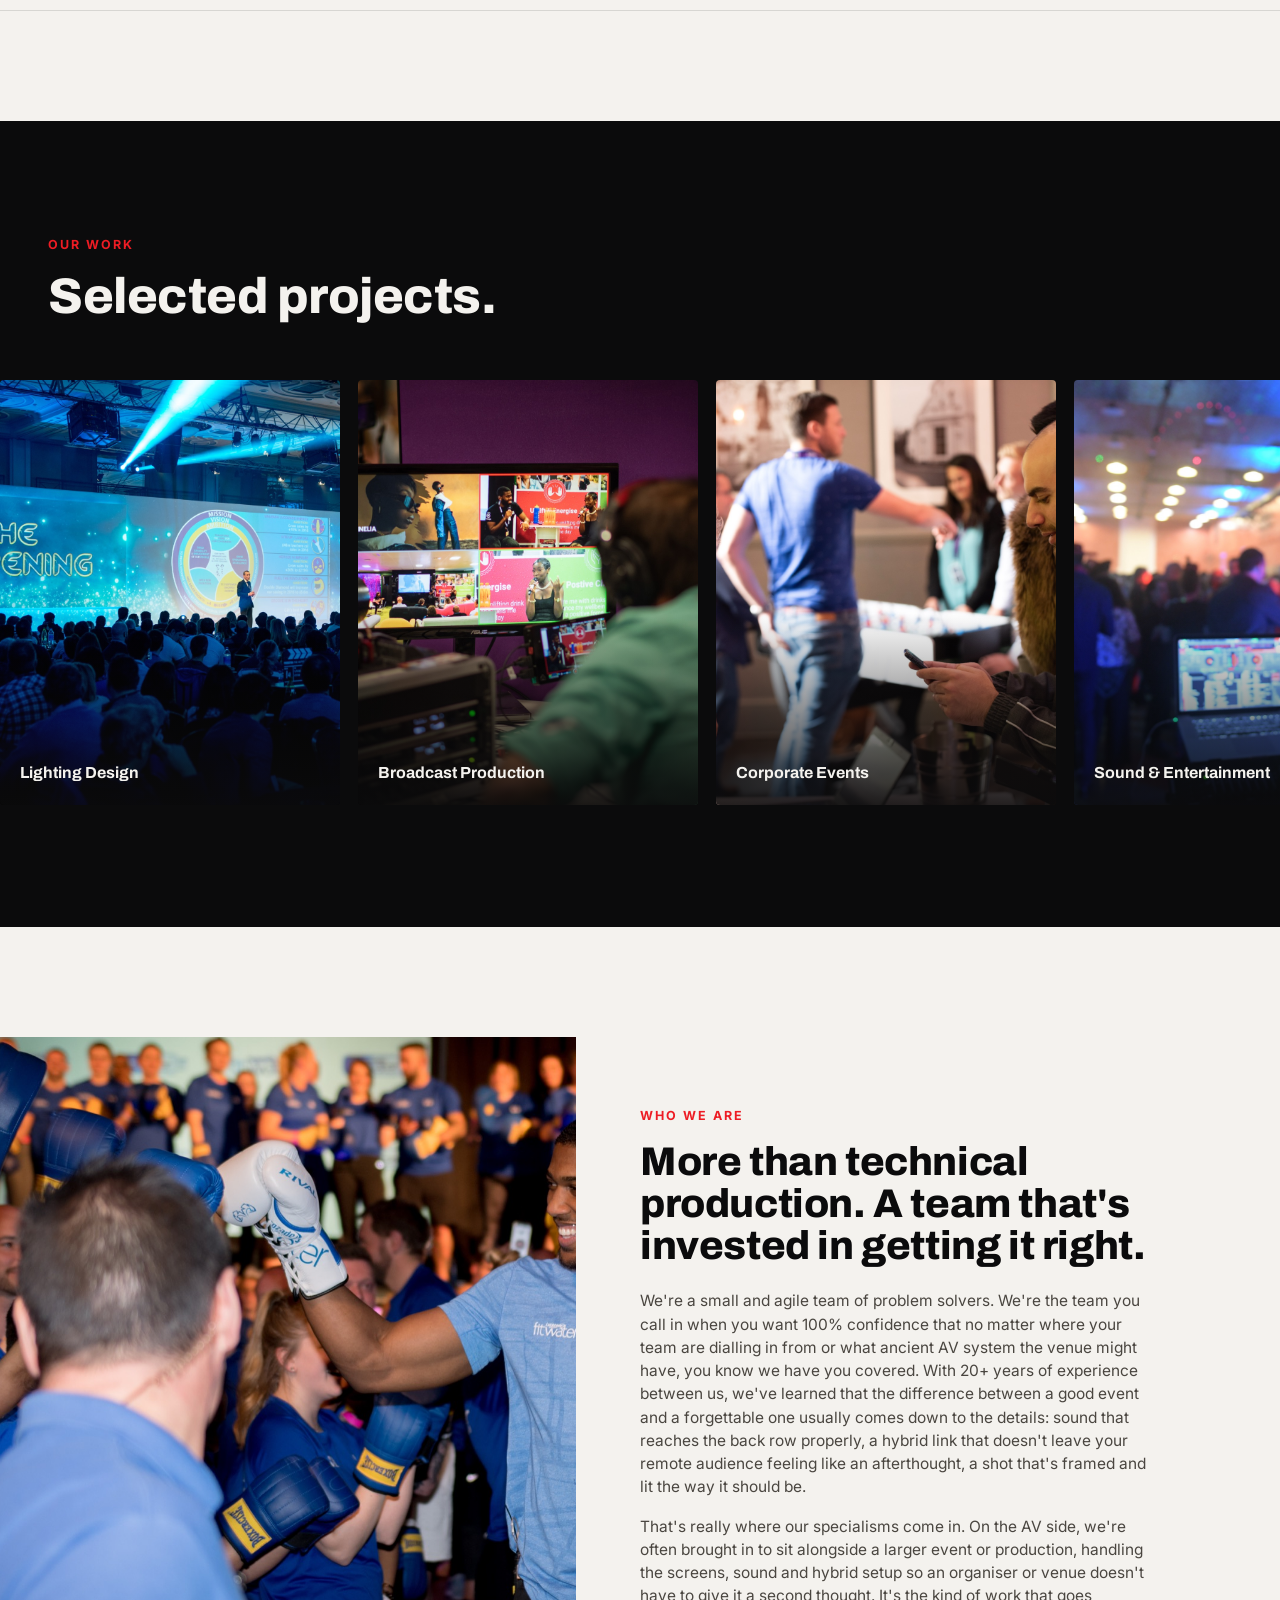
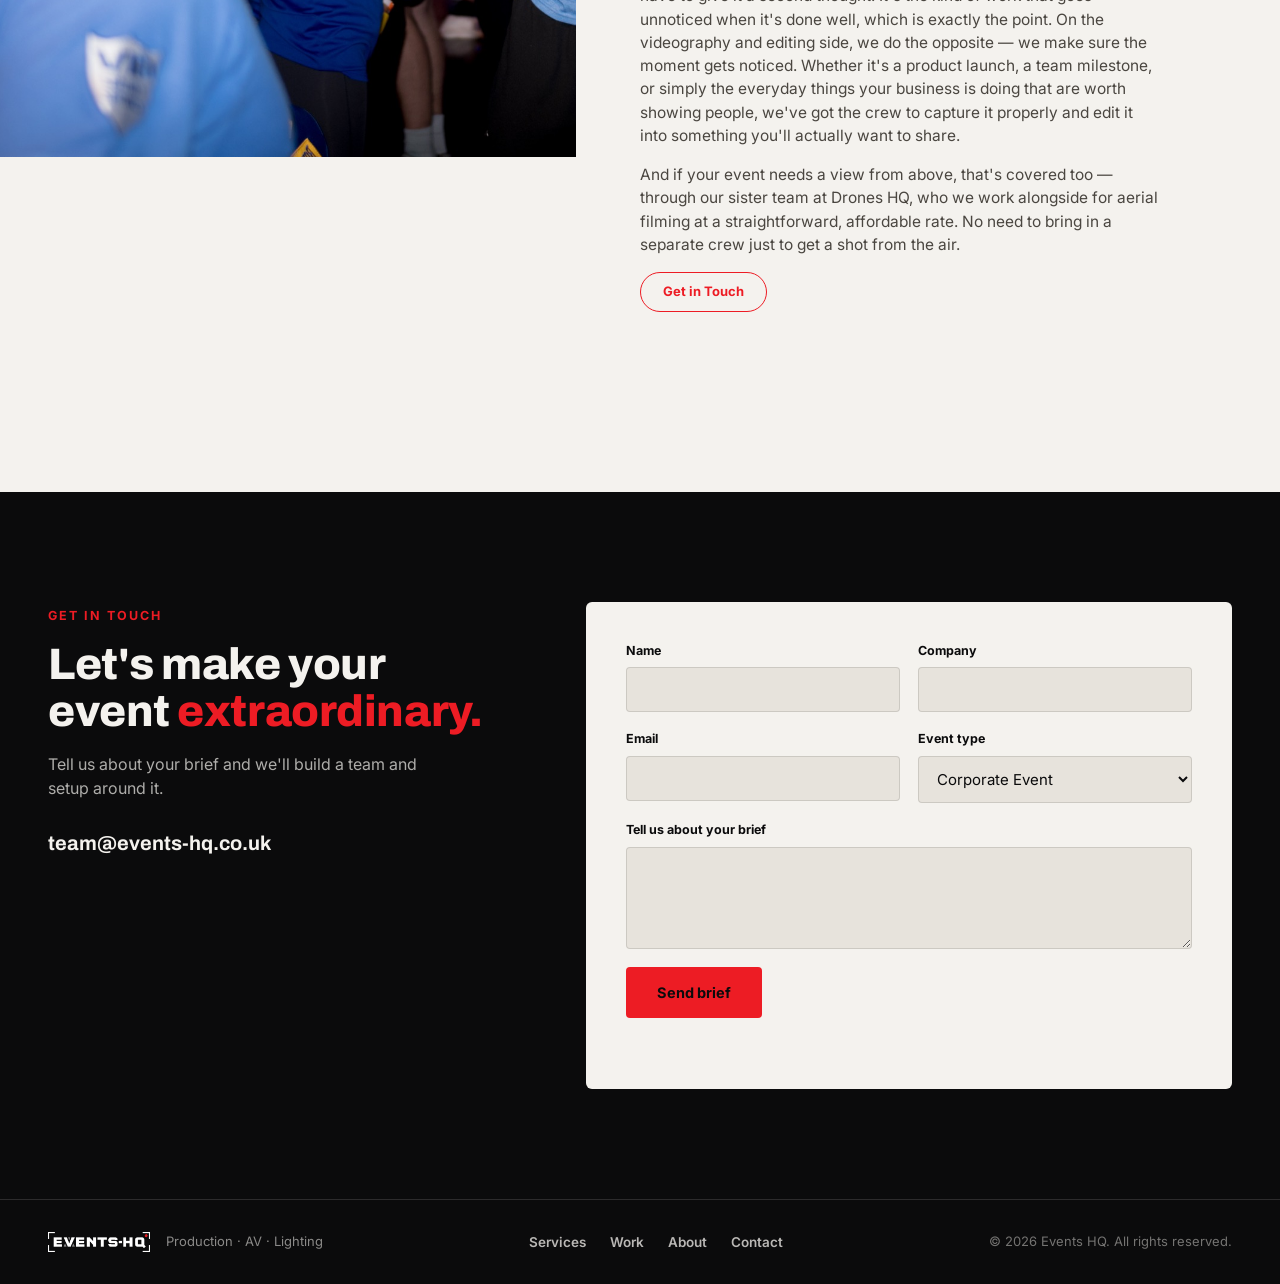
==== commit 8639c9a3: "updated home copy and hero image" ====
--- a/Events HQ/index.html
+++ b/Events HQ/index.html
@@ -38,13 +38,13 @@
 
   <!-- HERO : 16:9 screen -->
   <section class="hero" id="hero">
-    <a href="#services" class="scroll-cue" aria-label="Scroll to services">
-      <span>Scroll</span>
-      <span class="scroll-cue__line"></span>
-    </a>
+
     <div class="screen">
       <div class="screen__bg">
-        <img src="assets/images/about.jpg" alt="" role="presentation">
+        <img src="assets/images/DSC_6733.jpeg" alt="" role="presentation" class="screen__slide active">
+        <img src="assets/images/DSC_0140.jpg"  alt="" role="presentation" class="screen__slide">
+        <img src="assets/images/DSC_2342.jpg"  alt="" role="presentation" class="screen__slide">
+        <img src="assets/images/DSC_6002.jpg"  alt="" role="presentation" class="screen__slide">
       </div>
       <img src="assets/logos/logo-white.png" alt="Events HQ" class="screen__logo">
       <p class="screen__tagline">Making your event extraordinary.</p>
@@ -56,8 +56,13 @@
   <section class="stats">
     <div class="stat"><strong>500+</strong><span>Events delivered</span></div>
     <div class="stat"><strong>15</strong><span>Years in production</span></div>
-    <div class="stat"><strong>9</strong><span>Service disciplines</span></div>
-    <div class="stat"><strong>0</strong><span>Off-the-shelf setups</span></div>
+  </section>
+
+  <!-- VIDEO -->
+  <section class="video-section">
+    <video autoplay muted loop playsinline>
+      <source src="assets/images/Vs001.m4v" type="video/mp4">
+    </video>
   </section>
 
   <!-- SERVICES -->
@@ -110,8 +115,8 @@
       </div>
       <div class="service-row">
         <span class="service-index">09</span>
-        <h3>Activations</h3>
-        <p>Immersive brand activations that turn a space into an experience people remember.</p>
+        <h3>Photography and Videography</h3>
+        <p>Professional photography and cinematic videography that captures your event with clarity and impact.</p>
       </div>
     </div>
   </section>
@@ -165,14 +170,11 @@
     </div>
     <div class="about-copy">
       <span class="tag-label">Who we are</span>
-      <h2>Beyond the technical — we think like a creative partner.</h2>
-      <p>Every brief is unique, and so is our approach. Whether you're planning a product launch in a London Ballroom, a live broadcast on set, or a hybrid conference in a historic venue, our team designs and delivers bespoke setups tailored to your goals, audience and environment.</p>
-      <p>Our role extends beyond the technical — we bring strategic thinking and operational expertise, helping clients navigate complex production environments while staying aligned with creative goals, brand tone and audience expectations.</p>
-      <ul class="about-tags">
-        <li>Corporate</li>
-        <li>Brands &amp; Agencies</li>
-        <li>Event Venues</li>
-      </ul>
+      <h2>More than technical production. A team that's invested in getting it right.</h2>
+      <p>We're a small and agile team of problem solvers. We're the team you call in when you want 100% confidence that no matter where your team are dialling in from or what ancient AV system the venue might have, you know we have you covered. With 20+ years of experience between us, we've learned that the difference between a good event and a forgettable one usually comes down to the details: sound that reaches the back row properly, a hybrid link that doesn't leave your remote audience feeling like an afterthought, a shot that's framed and lit the way it should be.</p>
+      <p>That's really where our specialisms come in. On the AV side, we're often brought in to sit alongside a larger event or production, handling the screens, sound and hybrid setup so an organiser or venue doesn't have to give it a second thought. It's the kind of work that goes unnoticed when it's done well, which is exactly the point. On the videography and editing side, we do the opposite — we make sure the moment gets noticed. Whether it's a product launch, a team milestone, or simply the everyday things your business is doing that are worth showing people, we've got the crew to capture it properly and edit it into something you'll actually want to share.</p>
+      <p>And if your event needs a view from above, that's covered too — through our sister team at Drones HQ, who we work alongside for aerial filming at a straightforward, affordable rate. No need to bring in a separate crew just to get a shot from the air.</p>
+      <a href="#contact" class="btn btn-outline">Get in Touch</a>
     </div>
   </section>
 
--- a/Events HQ/styles.css
+++ b/Events HQ/styles.css
@@ -90,15 +90,17 @@
 .btn-solid:hover{ background: var(--amber-deep); color: var(--paper); transform: translateY(-2px); }
 .btn-line{ color: var(--paper); border-color: rgba(244,242,238,0.45); }
 .btn-line:hover{ border-color: var(--amber); color: var(--amber); transform: translateY(-2px); }
+.btn-outline{ padding: 9px 22px; border-radius: 999px; border-color: var(--amber); color: var(--amber); font-size:13px; align-self: flex-start; width: fit-content; }
+.btn-outline:hover{ background: var(--amber); color: var(--ink); transform: translateY(-2px); }
 
 /* ===== Hero — 16:9 screen ===== */
 .hero{
   position: relative;
   min-height: 100vh;
   display:flex; align-items:center; justify-content:center;
-  padding: 6vw;
+  padding: 0;
   overflow:hidden;
-  background: linear-gradient(160deg, #111315 0%, #1a1c1f 55%, #111315 130%);
+  background: #111315;
 }
 
 .scroll-cue{
@@ -113,16 +115,16 @@
 
 .screen{
   position:relative; z-index:1;
-  width:min(88vw,1400px); aspect-ratio:16/9;
+  width:100%; min-height:100vh;
   display:flex; flex-direction:column; align-items:center; justify-content:center;
   gap: clamp(1.2rem,3vw,2.4rem);
-  text-align:center; padding:5vw; border-radius:8px;
-  border:1px solid rgba(255,255,255,0.14);
-  box-shadow: 0 50px 140px -30px rgba(0,0,0,0.75), inset 0 0 0 1px rgba(255,255,255,0.04);
+  text-align:center; padding:5vw;
+  border:none; border-radius:0; box-shadow:none;
   overflow:hidden;
 }
 .screen__bg{ position:absolute; inset:0; z-index:0; background:#111315; }
-.screen__bg img{ width:100%; height:100%; object-fit:contain; }
+.screen__slide{ position:absolute; inset:0; width:100%; height:100%; object-fit:cover; opacity:0; transition:opacity 1.2s ease; }
+.screen__slide.active{ opacity:1; }
 .screen__bg::after{
   content:''; position:absolute; inset:0;
   background:
@@ -151,9 +153,27 @@
   .screen{ aspect-ratio:auto; min-height:70vh; padding:12vw 8vw; }
 }
 
+/* ===== Video section ===== */
+.video-section{
+  background: var(--ink);
+  display: flex;
+  justify-content: center;
+  align-items: center;
+  padding: 60px 48px;
+}
+.video-section video{
+  width: 100%;
+  max-width: 1100px;
+  border-radius: 6px;
+  display: block;
+}
+@media (max-width: 700px){
+  .video-section{ padding: 40px 24px; }
+}
+
 /* ===== Stats strip ===== */
 .stats{
-  display:grid; grid-template-columns: repeat(4,1fr);
+  display:grid; grid-template-columns: repeat(2,1fr);
   background: var(--ink); border-top: 1px solid var(--line);
 }
 .stat{
@@ -164,9 +184,7 @@
 .stat strong{ font-family: var(--font-display); font-size: clamp(28px,3.4vw,40px); color: var(--amber); font-weight:800; }
 .stat span{ color: rgba(244,242,238,0.65); font-size: 13px; font-weight:600; letter-spacing:0.04em; }
 @media (max-width: 700px){
-  .stats{ grid-template-columns: repeat(2,1fr); }
   .stat{ padding: 28px 16px; }
-  .stat:nth-child(2){ border-right:none; }
 }
 
 /* ===== Section heads ===== */
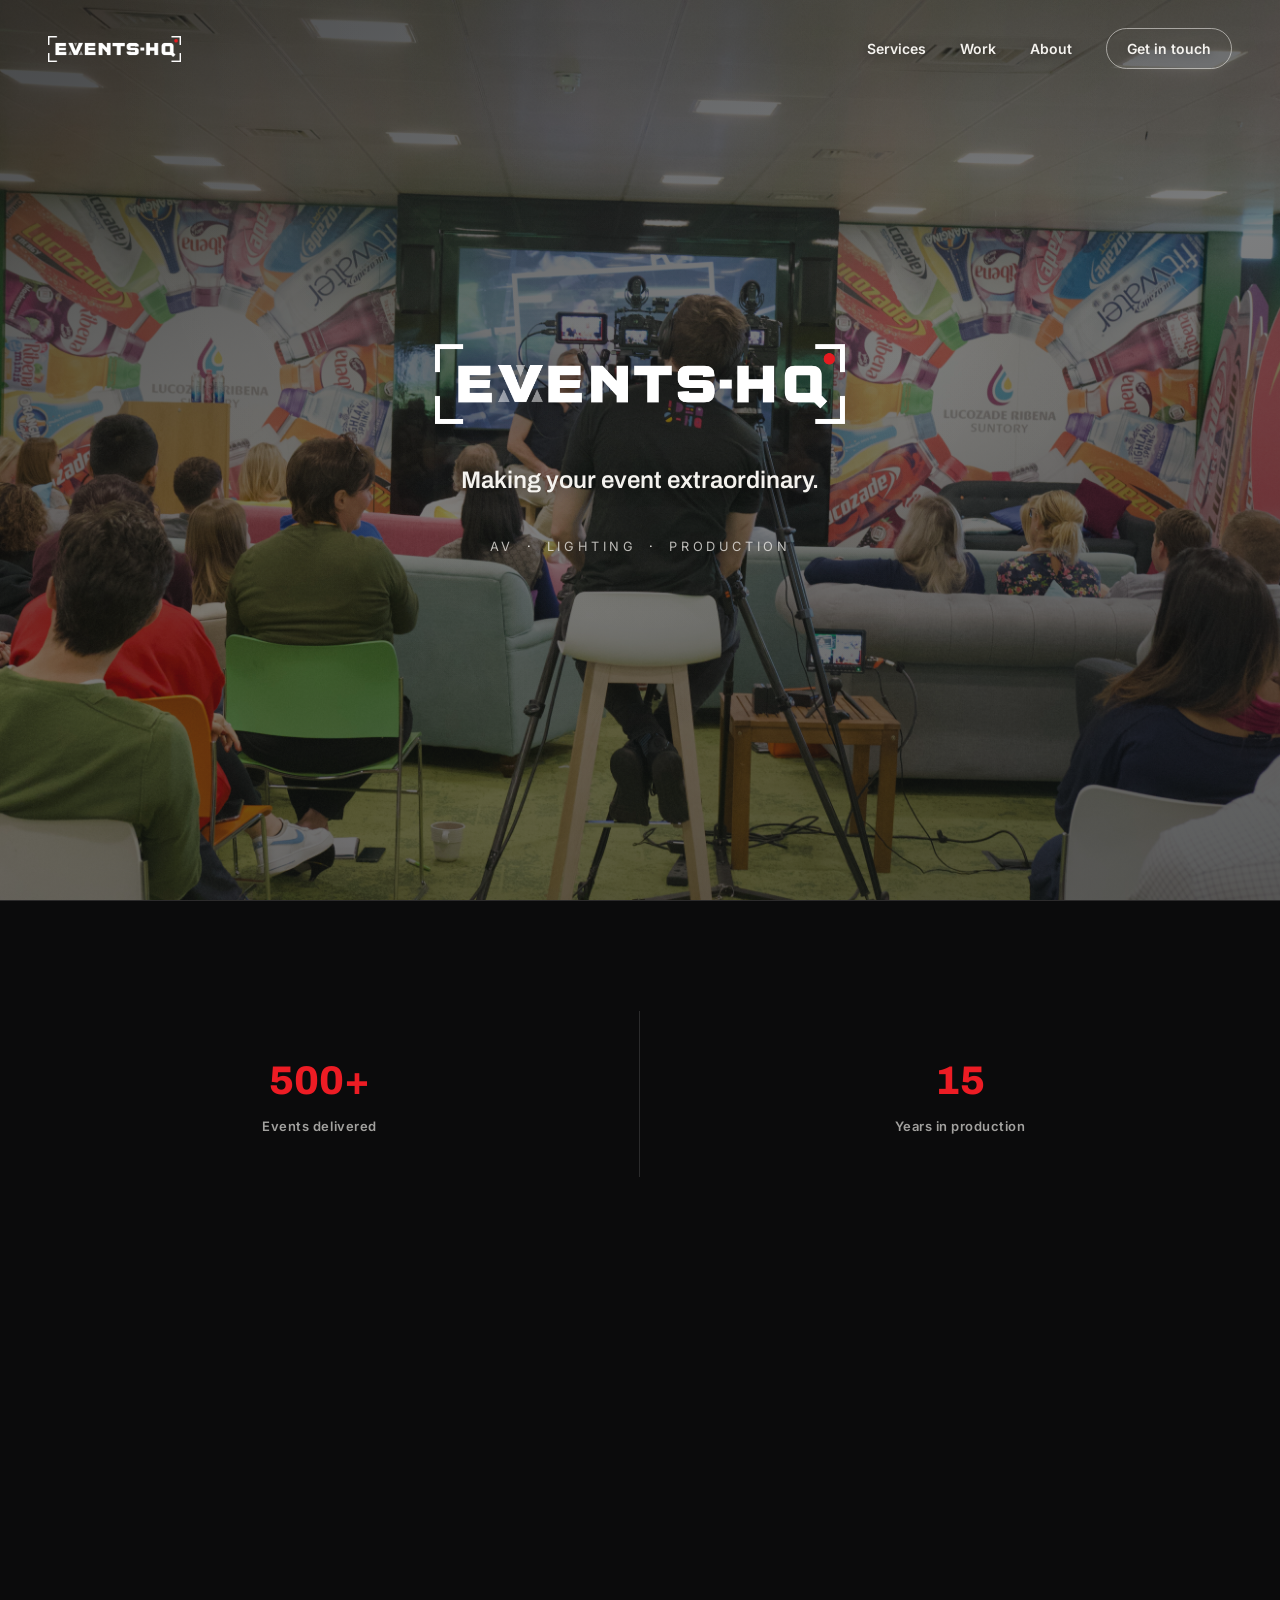
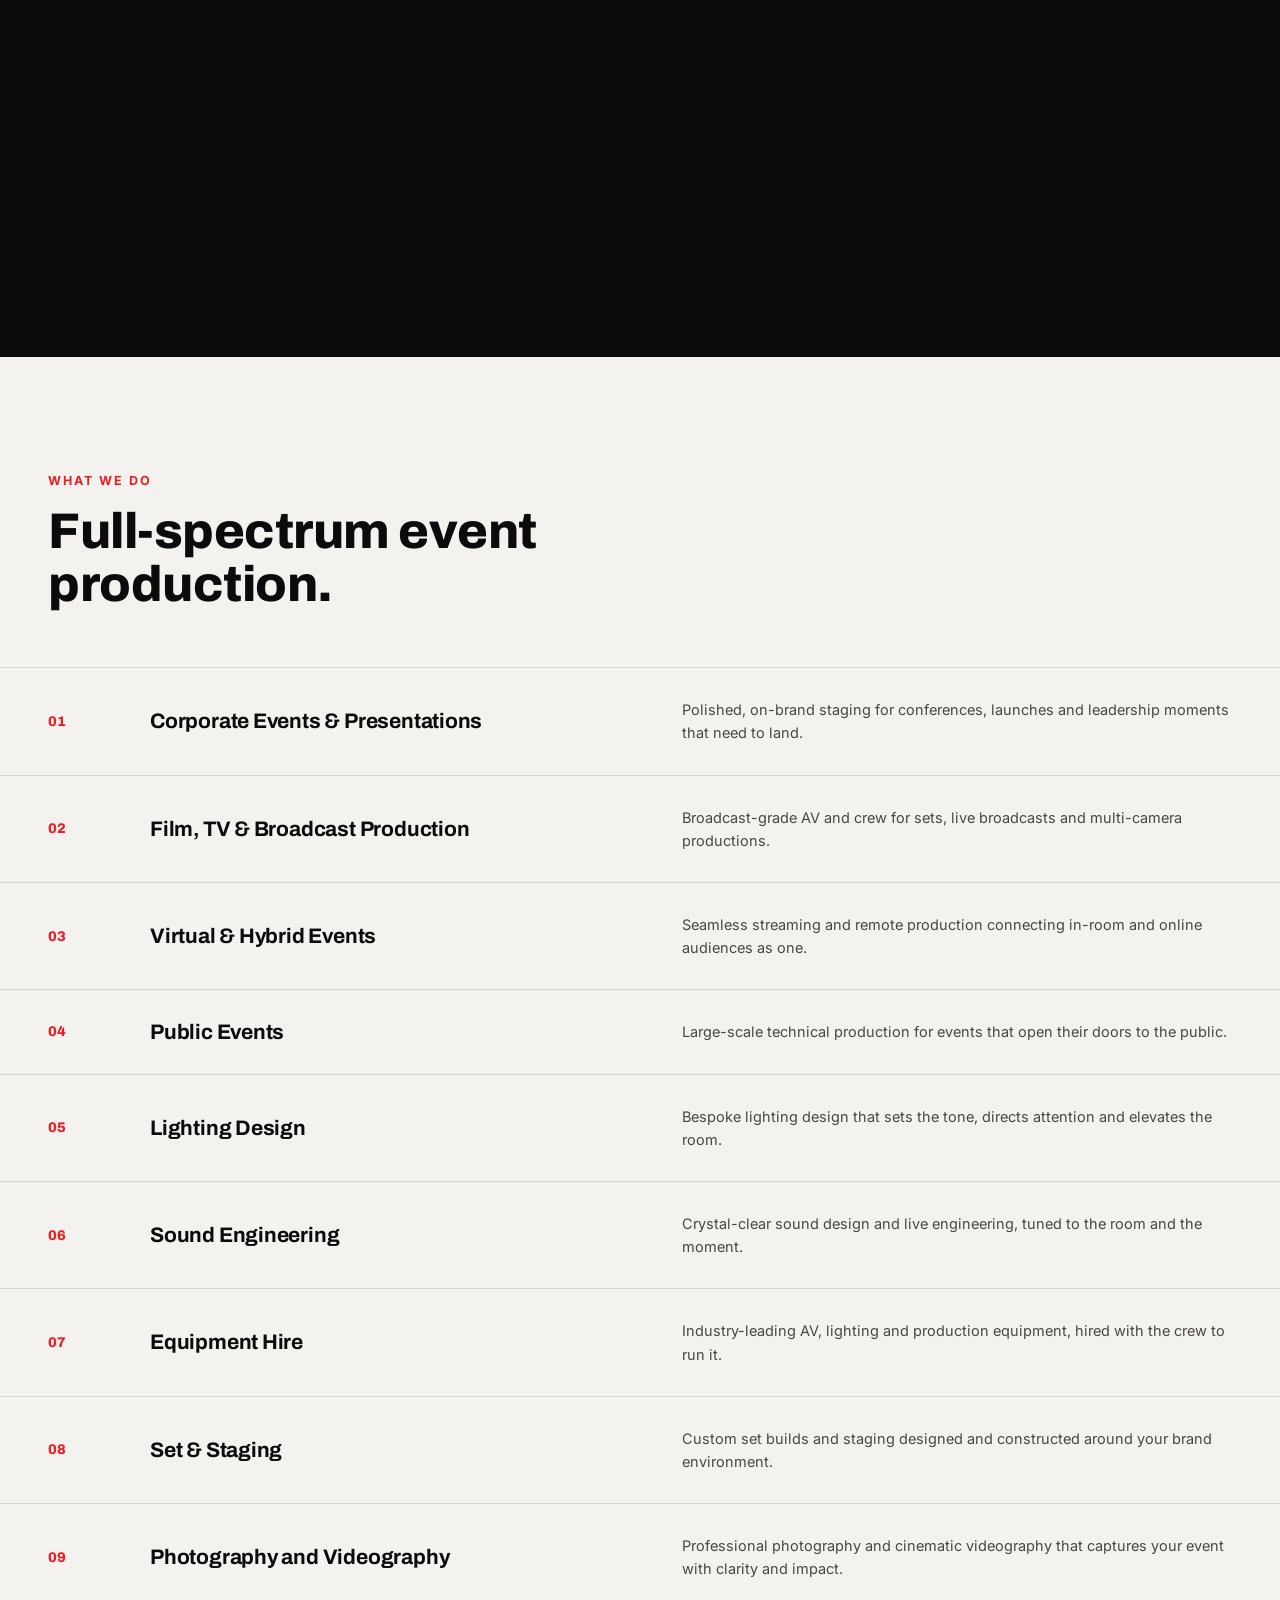
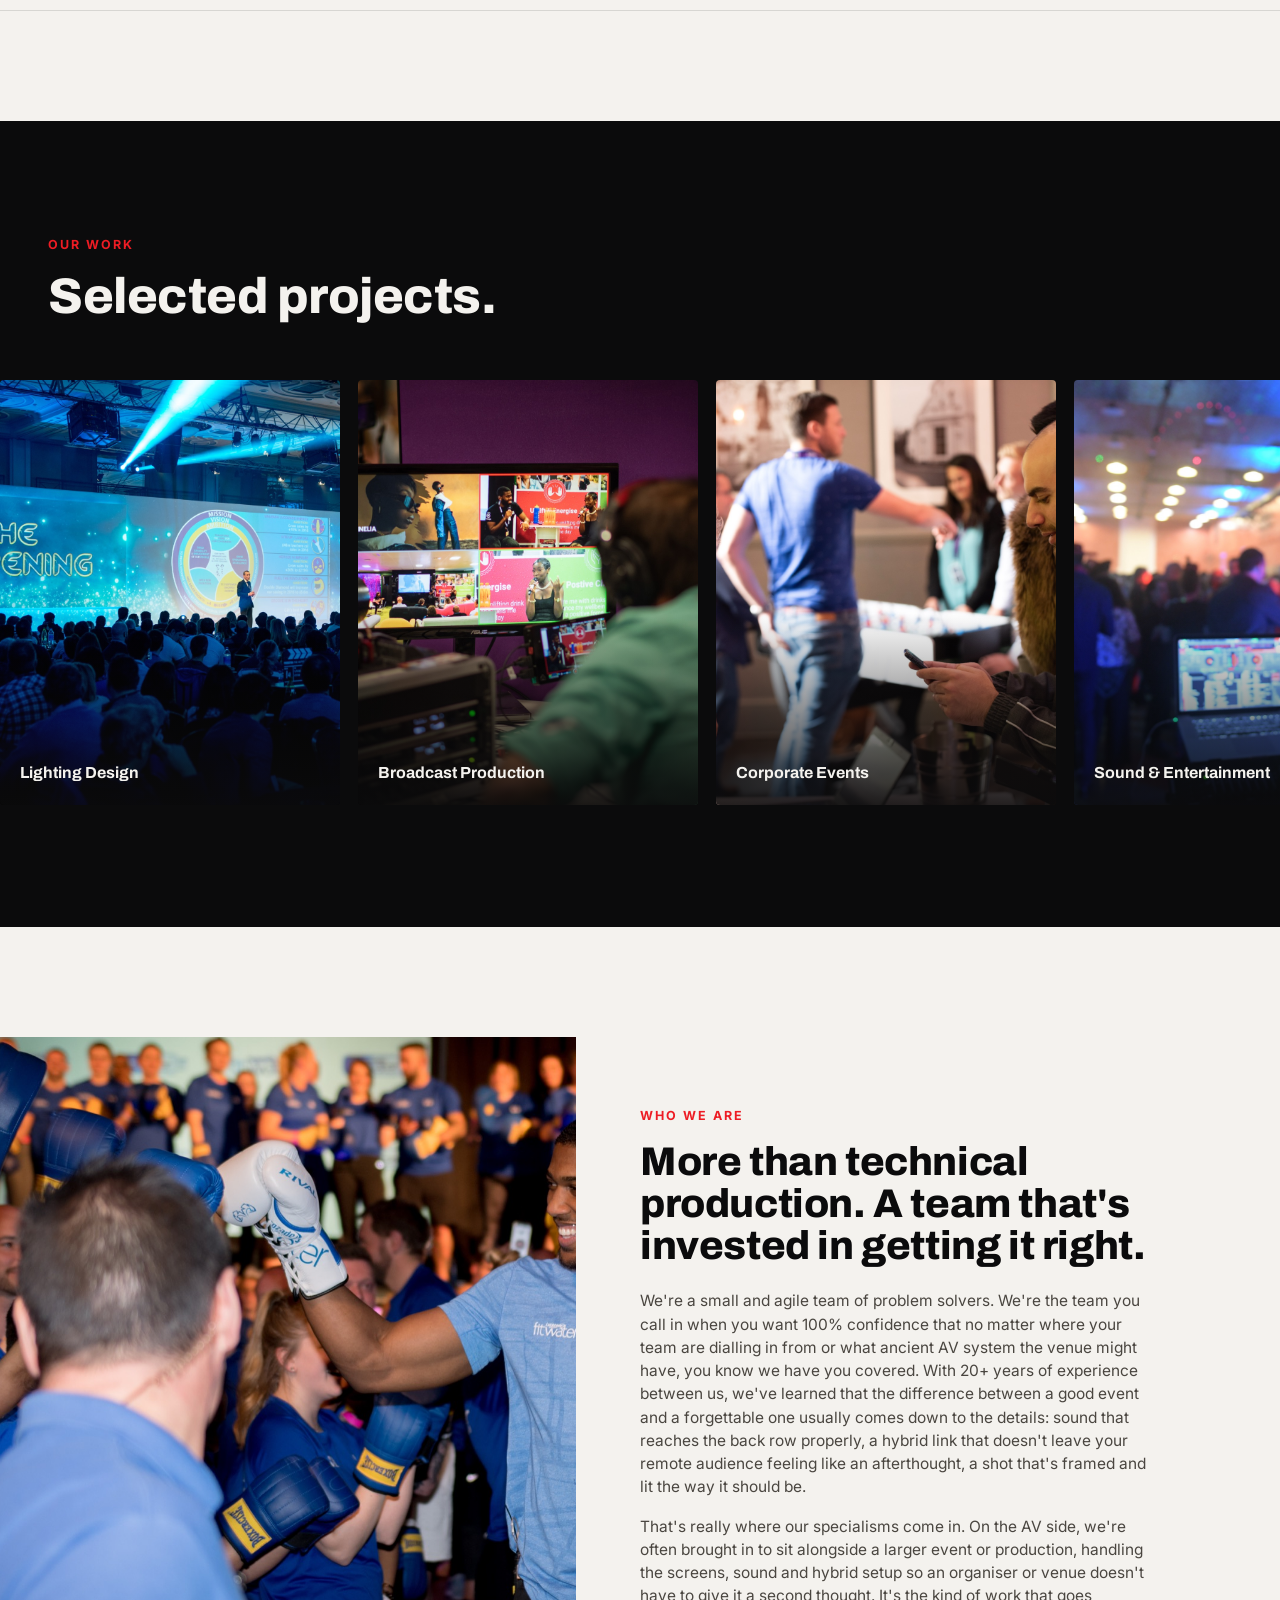
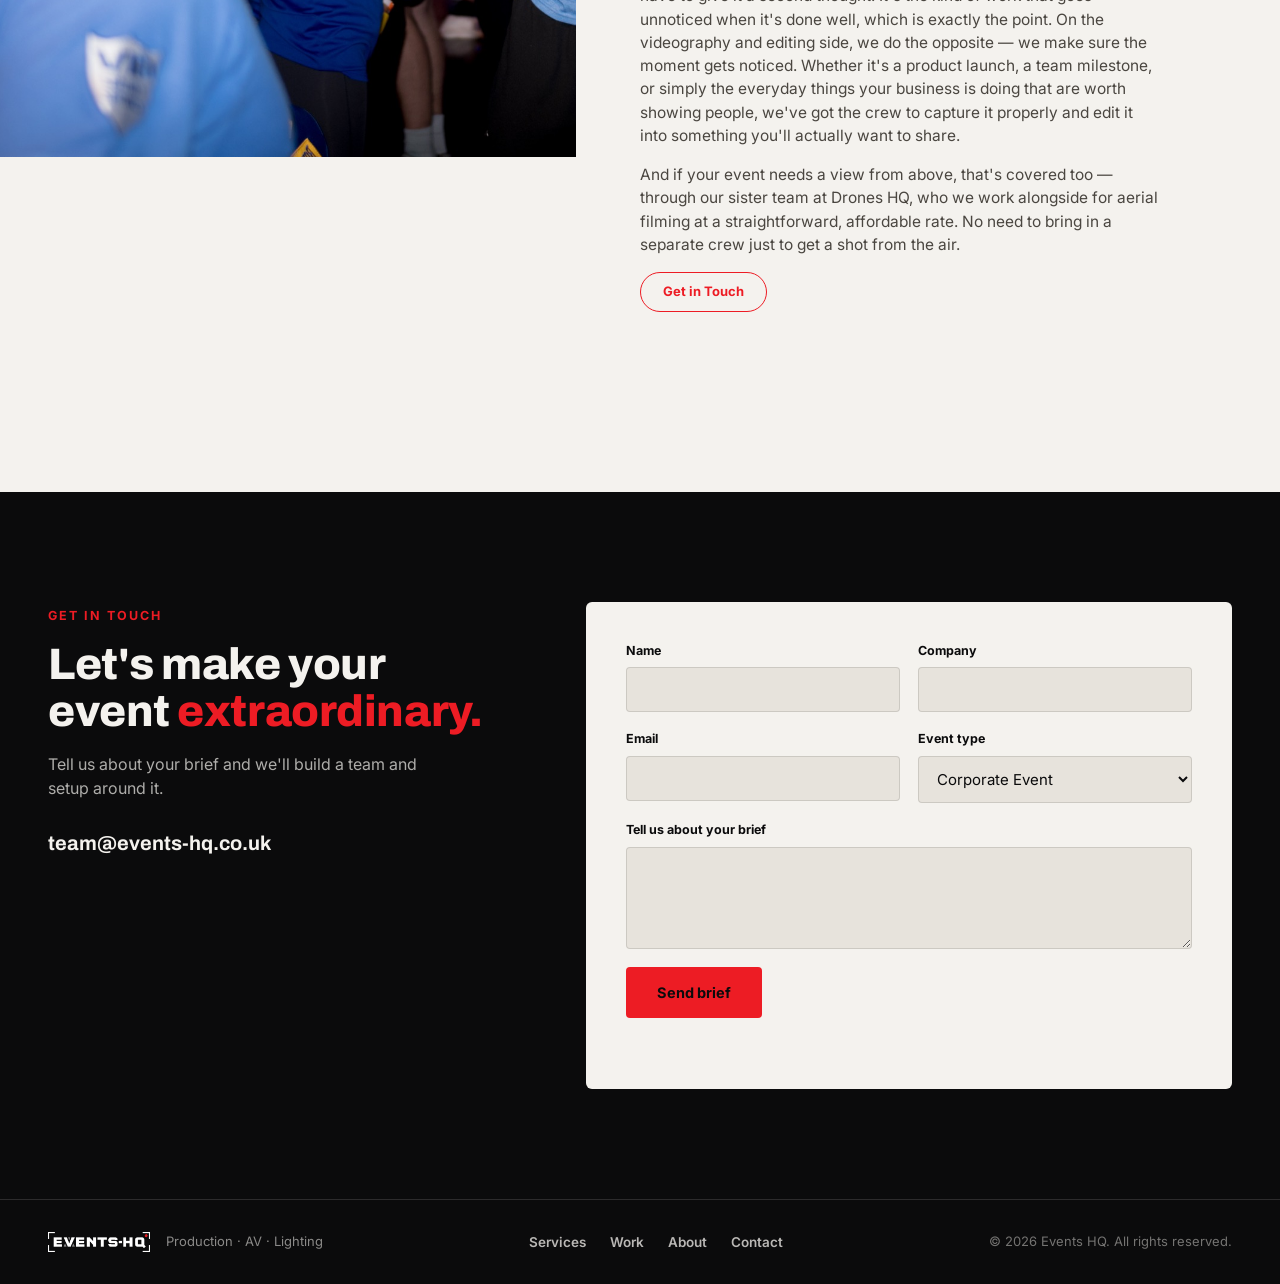
==== commit b4472586: "updated home copy and hero image" ====
--- a/Events HQ/index.html
+++ b/Events HQ/index.html
@@ -61,7 +61,7 @@
   <!-- VIDEO -->
   <section class="video-section">
     <video autoplay muted loop playsinline>
-      <source src="assets/images/Vs001.m4v" type="video/mp4">
+      <source src="assets/images/Vs002.m4v" type="video/mp4">
     </video>
   </section>
 
